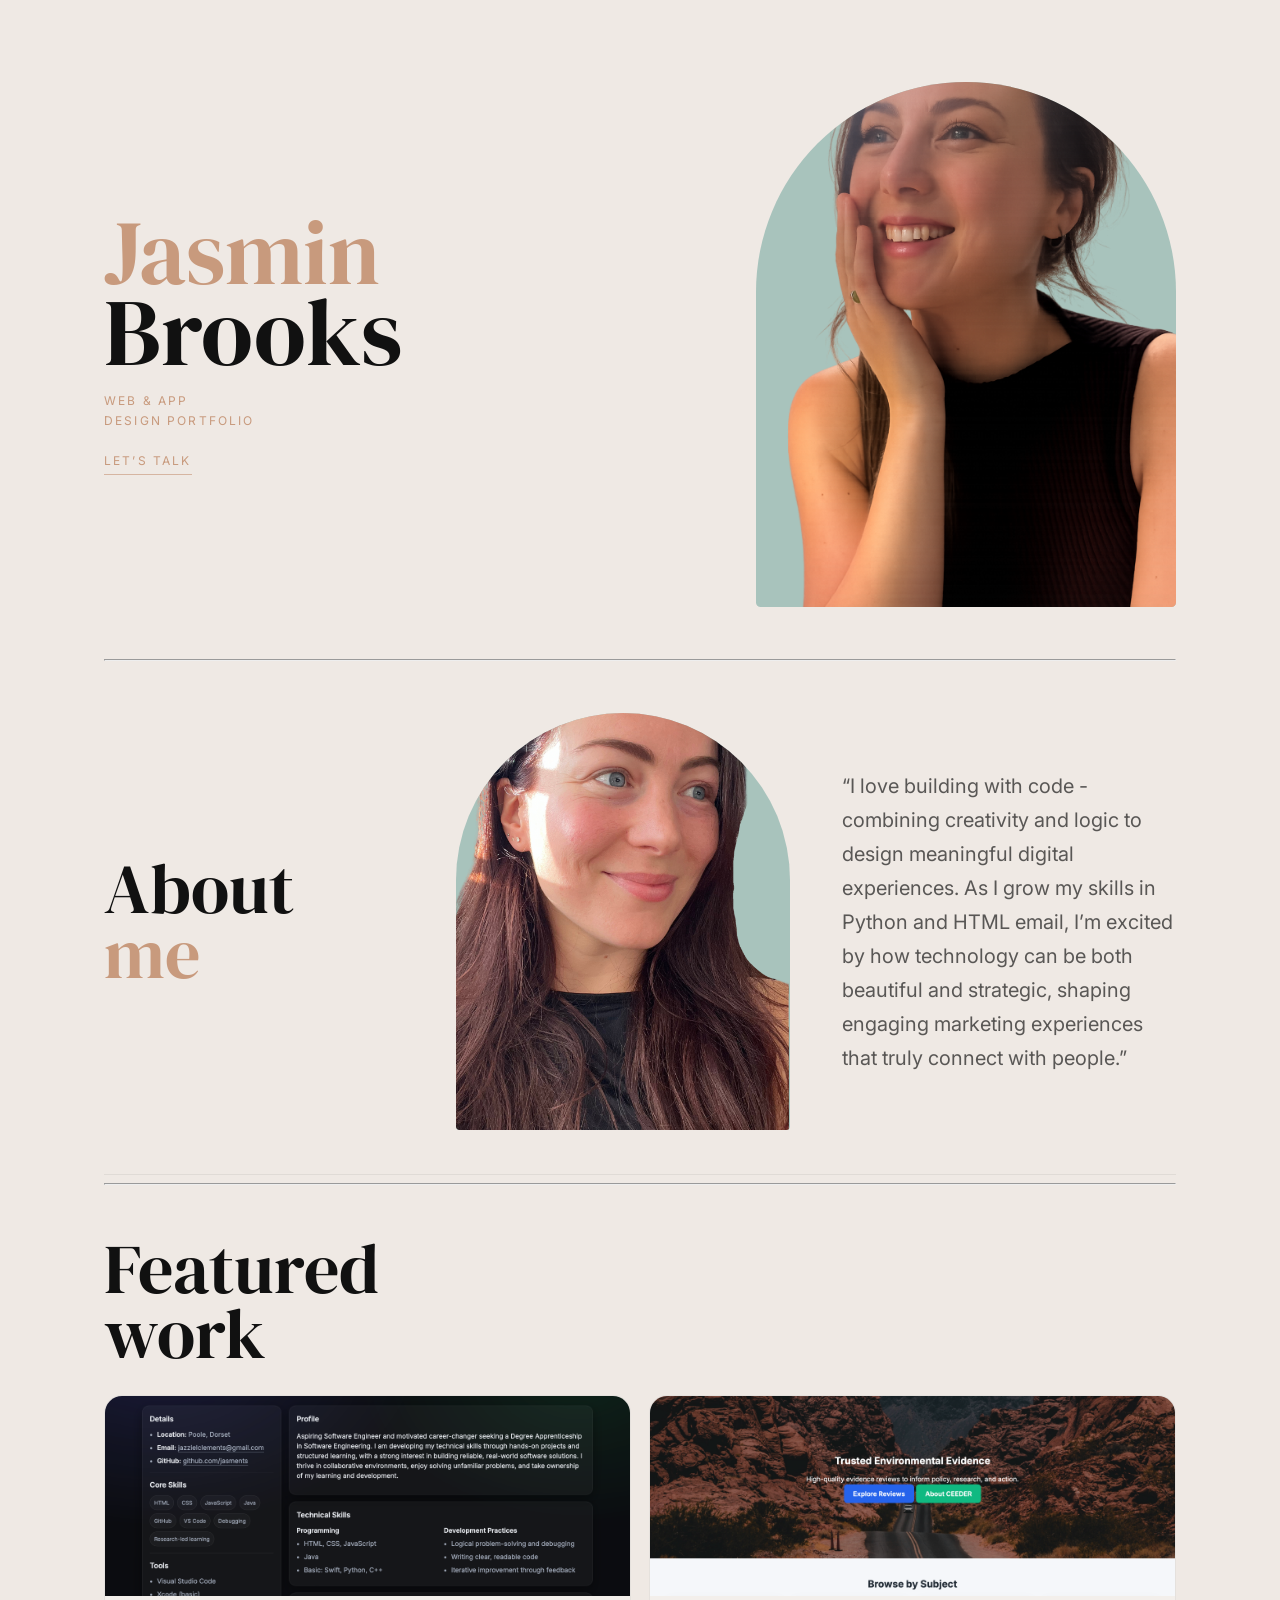
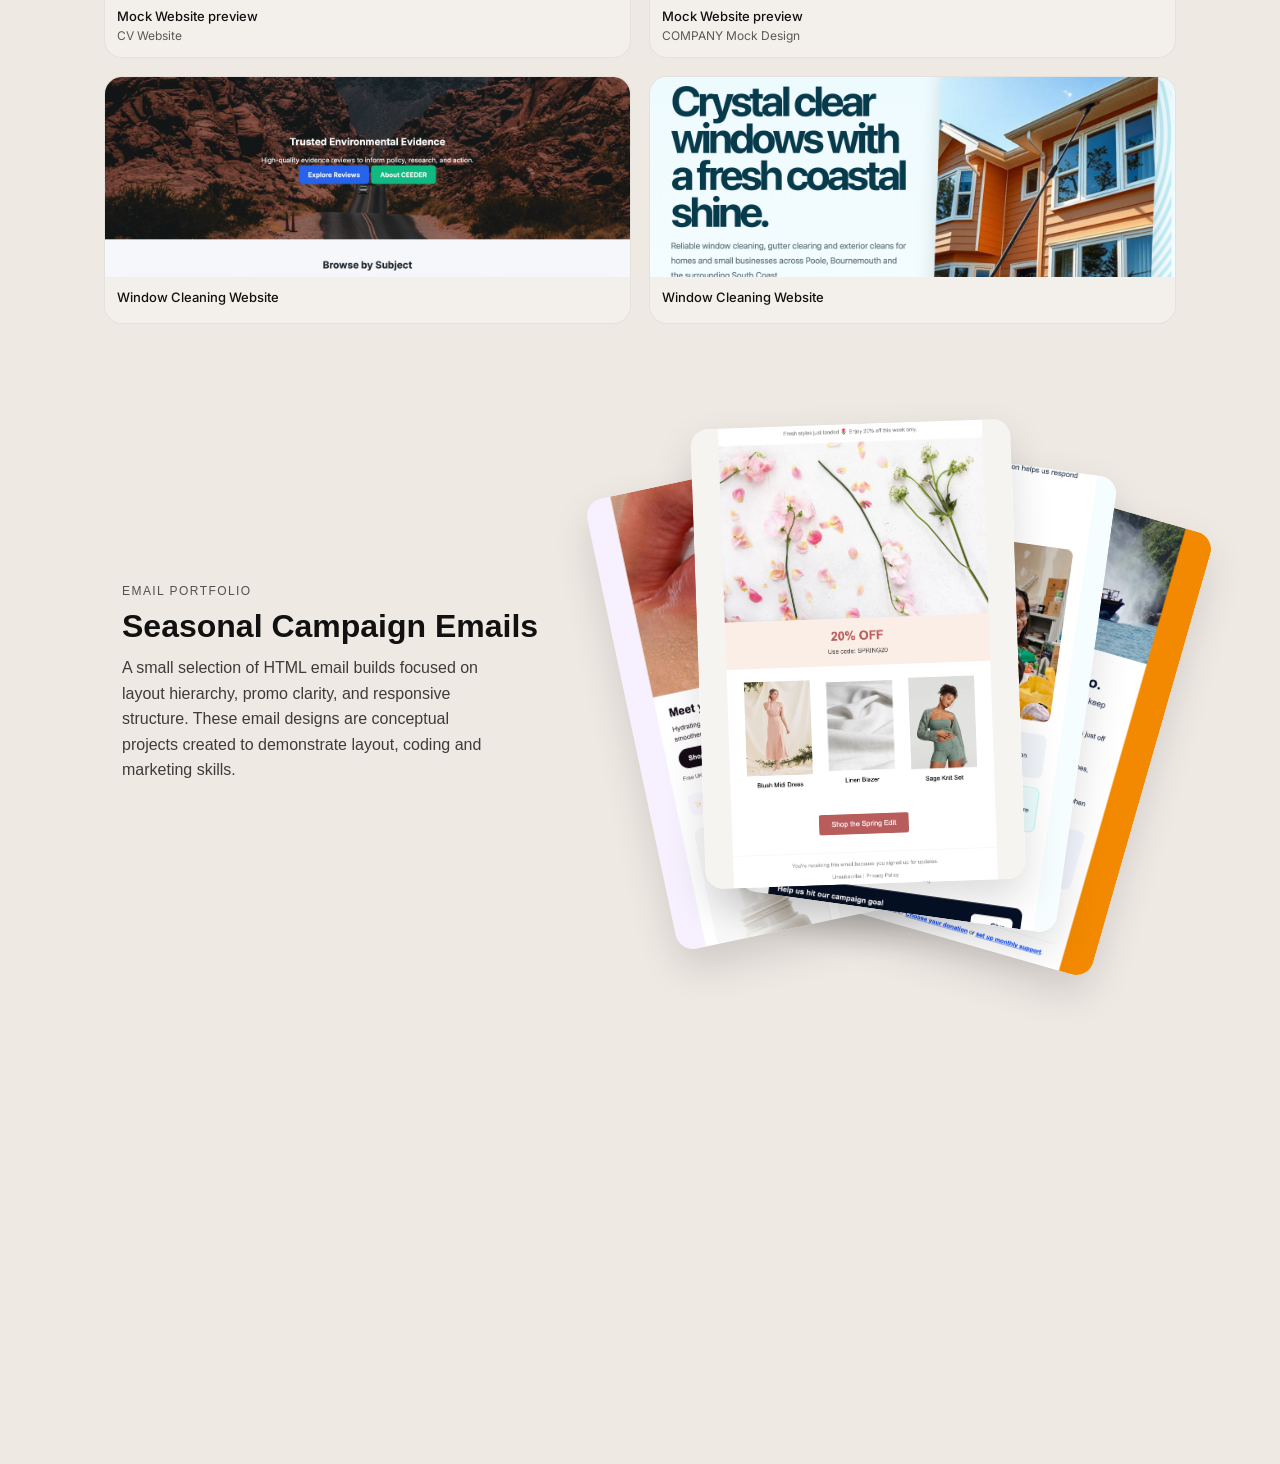
==== index.html @ 4014e3a1 "Update index.html" ====
<!DOCTYPE html>
<html lang="en">
<head>
  <meta charset="UTF-8" />
  <meta name="viewport" content="width=device-width, initial-scale=1.0" />
  <title>Jasmin Brooks | Web & App Design</title>

  <link rel="stylesheet" href="styles.css" />

  <!-- Fonts  -->
  <link rel="preconnect" href="https://fonts.googleapis.com">
  <link rel="preconnect" href="https://fonts.gstatic.com" crossorigin>
  <link href="https://fonts.googleapis.com/css2?family=DM+Serif+Display&family=Inter:wght@300;400;500&display=swap" rel="stylesheet">
</head>

<body>
  <main class="page">

    <!-- HERO -->
    <section class="section hero" id="top">
      <div class="hero__left">
        <h1 class="brand">
          <span class="brand__first">Jasmin</span>
          <span class="brand__last">Brooks</span>
        </h1>

        <p class="role">WEB &amp; APP<br>DESIGN PORTFOLIO</p>

        <a class="cta" href="#contact" data-scroll>LET’S TALK</a>
      </div>

      <div class="hero__right">
        <div class="frame frame--arch">
          <img src="Jasmin.PNG" alt="Portrait photo" />
        </div>
      </div>
    </section>
         <hr class="section-divider">

    <!-- ABOUT -->
    <section class="section about" id="about">
      <div class="about__title">
        <h2 class="section-title">
          <span class="title--black">About</span><br>
          <span class="title--accent">me</span>
        </h2>
      </div>

      <div class="about__image">
        <div class="frame frame--arch">
          <img src="Jasmin2.PNG" alt="About portrait photo" />
        </div>
      </div>

      <div class="about__text">
        <p>
            “I love building with code - combining creativity and logic to design meaningful digital experiences. As I grow my skills in Python and HTML email, I’m excited by how technology can be both beautiful and strategic, shaping engaging marketing experiences that truly connect with people.”
 
        </p>
      </div>
    </section>
        <hr class="section-divider">
    <!-- FEATURED WORK -->
    <section class="section featured" id="work">
      <h2 class="section-title">
        <span class="title--black">Featured</span><br>
        <span class="title--black">work</span>
      </h2>

      <div class="work-grid">
       <a class="work-card" href="https://jasments.github.io/Jasmins-CV-new/" target="_blank" rel="noopener">

          <div class="work-card__img">
            <img src="Jasmincv.png" alt="Mock Website preview">
          </div>
          <div class="work-card__meta">
            <div>
              <h3>Mock Website preview</h3>
              <p>CV Website</p>
            </div>
          </div>
        </a>

        <a class="work-card" href=" https://jasments.github.io/ceedar-website-mock/">
          <div class="work-card__img">
            <img src="ceeder_mock.png" alt="Project 2 preview">
          </div>
          <div class="work-card__meta">
            <div>
              <h3>Mock Website preview</h3>
              <p>COMPANY Mock Design</p>
            </div>
          </div>
        </a>
        <a class="work-card" href="*">
          <div class="work-card__img">
            <img src="ceeder_mock.png" alt="Project 2 preview">
          </div>
          <div class="work-card__meta">
            <div>
              <h3>Window Cleaning Website</h3>              
            </div>
          </div>
        </a>
        <a class="work-card" href="https://jasments.github.io/Windowcleaning/">
          <div class="work-card__img">
            <img src="windowcleaning copy.png" alt="Project 2 preview">
          </div>
          <div class="work-card__meta">    
            <div>
              <h3>Window Cleaning Website</h3>
            </div>
          </div>
        </a>
      </div>

<section class="stacked-portfolio">
  <div class="stacked-portfolio__text">
    <p class="eyebrow">Email Portfolio</p>
    <h2>Seasonal Campaign Emails</h2>
    <p class="sub">
      A small selection of HTML email builds focused on layout hierarchy, promo clarity, and responsive structure. These email designs are conceptual projects created to demonstrate layout, coding and marketing skills.
    </p>
  </div>

<div class="email-tiles">
  <button class="tile t1" data-full="email.png" aria-label="Open email preview 1">
    <img src="email.png" alt="Email preview 1">
  </button>

  <button class="tile t2" data-full="springemail.png" aria-label="Open email preview 2">
    <img src="springemail.png" alt="Email preview 2">
  </button>

  <button class="tile t3" data-full="charityemail.png" aria-label="Open email preview 3">
    <img src="charityemail.png" alt="Email preview 3">
  </button>

  <button class="tile t4" data-full="charityboat.png" aria-label="Open email preview 4">
    <img src="charityboat.png" alt="Email preview 4">
  </button>
</div>
</section>


<!-- Modal -->
<div class="modal" id="imgModal" aria-hidden="true">
  <div class="modal__backdrop" data-close></div>

  <div class="modal__panel" role="dialog" aria-modal="true" aria-label="Email preview">
    <button class="modal__close" data-close aria-label="Close">✕</button>
    <img class="modal__img" id="modalImg" alt="Full email preview">
  </div>
</div>

    </section>

    <!-- CONTACT -->
    <section class="section contact" id="contact">
      <h2 class="section-title">
        <span class="title--black">Get</span><br>
        <span class="title--accent">in touch</span>
      </h2>

      <p class="contact-line">
        Email: <a href="mailto:brookswebsitedeveloper@gmail.com">brookswebsitedeveloper@gmail.com</a>
      </p>
    </section>

  </main>

  <script src="app.js"></script>

</body>
</html>
---- styles.css ----
/* ===== Base ===== */
:root{
  --bg: #efe9e4;
  --accent: #c89a7d;
  --text: #111;
  --muted: rgba(17,17,17,.68);
  --line: rgba(0,0,0,.06);
  --max: 1120px;
  --gap: 52px;
  --round: 22px;
  --arch: 999px;
}

*{ box-sizing: border-box; }

body{
  margin: 0;
  background: var(--bg);
  color: var(--text);
  font-family: Inter, system-ui, -apple-system, Segoe UI, Roboto, Arial, sans-serif;
}

a{ color: inherit; text-decoration: none; }

.page{
  max-width: var(--max);
  margin: 0 auto;
  padding: 64px 24px 120px;
}
.stacked-portfolio{
  max-width: 1100px;
  margin: 80px auto;
  padding: 0 18px;
  display: grid;
  grid-template-columns: 1fr 1.2fr;
  gap: 28px;
  align-items: center;
  font-family: Arial, sans-serif;
}

.stacked-portfolio__text .eyebrow{
  letter-spacing: .12em;
  text-transform: uppercase;
  font-size: 12px;
  margin: 0 0 10px;
  opacity: .7;
}

.stacked-portfolio__text h2{
  margin: 0 0 10px;
  font-size: 32px;
}

.stacked-portfolio__text .sub{
  margin: 0;
  line-height: 1.6;
  opacity: .8;
  max-width: 42ch;
}

/* The stack area */
.stacked-portfolio__stack{
  position: relative;
  min-height: 420px;
}

/* shared image styling */
.shot{
  position: absolute;
  width: 52%;
  height: auto;
  border-radius: 14px;
  border: 1px solid rgba(0,0,0,.08);
  box-shadow: 0 18px 45px rgba(0,0,0,.12);
  background: #fff;
}


.shot--1{ left: 0;    top: 40px;  transform: rotate(-4deg); z-index: 1; }
.shot--2{ left: 22%;  top: 0;     transform: rotate(2deg);  z-index: 3; }
.shot--3{ left: 42%;  top: 90px;  transform: rotate(-2deg); z-index: 2; }
.shot--4{ left: 18%;  top: 190px; transform: rotate(5deg);  z-index: 4; }

/* Mobile */
@media (max-width: 900px){
  .stacked-portfolio{
    grid-template-columns: 1fr;
  }
  .stacked-portfolio__stack{
    min-height: 520px;
  }
  .shot{
    width: 70%;
  }
  .shot--1{ left: 0;   top: 70px; }
  .shot--2{ left: 18%; top: 0; }
  .shot--3{ left: 10%; top: 220px; }
  .shot--4{ left: 28%; top: 320px; }
}


.section{
  padding: 44px 0;
  border-bottom: 1px solid var(--line);
}

/* ===== Typography ===== */
.brand{
  margin: 0 0 18px;
  font-family: "DM Serif Display", Georgia, serif;
  font-weight: 400;
  line-height: .86;
}

.brand__first{
  display: block;
  font-size: clamp(56px, 7vw, 96px);
  color: var(--accent);
}

.brand__last{
  display: block;
  font-size: clamp(60px, 7.4vw, 104px);
  color: var(--text);
}

.role{
  margin: 0 0 18px;
  font-size: 12px;
  letter-spacing: .18em;
  text-transform: uppercase;
  line-height: 1.65;
  color: var(--accent);
}

.cta{
  display: inline-block;
  font-size: 12px;
  letter-spacing: .18em;
  text-transform: uppercase;
  color: var(--accent);
  border-bottom: 1px solid rgba(200,154,125,.65);
  padding-bottom: 6px;
}

.cta:hover{
  border-bottom-color: rgba(200,154,125,1);
}

.section-title{
  margin: 0;
  font-family: "DM Serif Display", Georgia, serif;
  font-weight: 400;
  font-size: clamp(44px, 5.5vw, 86px);
  line-height: .92;
}

.title--black{ color: var(--text); }
.title--accent{ color: var(--accent); }

/* ===== Frames ===== */
.frame{
  overflow: hidden;
  background: RGB(168,195,188);
}

.frame img{
  width: 100%;
  height: 100%;
  display: block;
  object-fit: cover;
}

.frame--arch{
  border-top-left-radius: var(--arch);
  border-top-right-radius: var(--arch);
  border-bottom-left-radius: var(--round);
  border-bottom-right-radius: var(--round);
}

/* ===== HERO ===== */
.hero{
  border-bottom: none;
  display: grid;
  grid-template-columns: 1.1fr .9fr;
  gap: var(--gap);
  align-items: center;
  padding-top: 18px;
}

.hero__right .frame{
  width: min(420px, 100%);
  margin-left: auto;
  aspect-ratio: 4 / 5;
}

/* ===== ABOUT ===== */
.about{
  display: grid;
  grid-template-columns: .9fr 1fr 1fr;
  gap: var(--gap);
  align-items: center;
}

.about__image .frame{
  width: min(360px, 100%);
  margin: 0 auto;
  aspect-ratio: 4 / 5;
}

.about__text p{
  margin: 0;
  max-width: 340px;
  color: var(--muted);
  font-size: 20px;
  line-height: 1.7;
}

/* ===== FEATURED WORK ===== */
.featured{
  border-bottom: none;
}

.work-grid{
  margin-top: 28px;
  display: grid;
  grid-template-columns: repeat(2, 1fr);
  gap: 18px;
}

.work-card{
  display: block;
  border-radius: 18px;
  overflow: hidden;
  border: 1px solid var(--line);
  background: rgba(255,255,255,.28);
  transition: transform 200ms ease, box-shadow 200ms ease;
}

.work-card:hover{
  transform: translateY(-3px);
  box-shadow: 0 10px 30px rgba(0,0,0,.08);
}

.work-card__img{
  height: 200px;
  overflow: hidden;
}

.work-card__img img{
  width: 100%;
  height: 100%;
  object-fit: cover;
}

.work-card__meta{
  display: flex;
  gap: 12px;
  align-items: flex-start;
  padding: 12px 12px 14px;
}

.work-card__num{
  font-size: 12px;
  letter-spacing: .08em;
  color: var(--muted);
}

.work-card__meta h3{
  margin: 0 0 4px;
  font-size: 13px;
  font-weight: 500;
}

.work-card__meta p{
  margin: 0;
  font-size: 12px;
  color: var(--muted);
}

.work-card--wide{
  grid-column: 1 / -1;
}

.work-card--wide .work-card__img{
  height: 240px;
}

/* ===== CONTACT ===== */
.contact-line{
  margin: 18px 0 0;
  color: var(--muted);
}

.contact-line a{
  text-decoration: underline;
  text-underline-offset: 4px;
}

/* =========================
   MOBILE 
   ========================= */
@media (max-width: 768px){

  .page{
    padding: 34px 18px 90px;
  }

  /* HERO stacks + centered */
  .hero{
    grid-template-columns: 1fr;
    gap: 22px;
    text-align: center;
  }

  .hero__right .frame{
    margin: 0 auto;
    max-width: 330px;
  }

  /* ABOUT */
  .about{
    grid-template-columns: 1fr;
    gap: 22px;
    align-items: start;
  }

  .about__title{
    text-align: left;
  }

  .about__image .frame{
    max-width: 330px;
  }

  .about__text p{
    max-width: 100%;
  }

  /* Featured */
  .work-grid{
    grid-template-columns: 1fr;
    gap: 22px;
  }

  .work-card__img{
    height: 230px;
  }

  .work-card--wide .work-card__img{
    height: 230px;
  }

  .section-title{
    font-size: clamp(40px, 11vw, 56px);
  }
}

/* Card hover movement */
.stack-card {
  position: relative;
  transition: transform 220ms ease, box-shadow 220ms ease;
  will-change: transform;
}

.stack-card:hover {
  transform: translateY(-10px) rotate(-0.5deg) scale(1.02);
  box-shadow: 0 18px 40px rgba(0,0,0,0.12);
}

/* stacked layers animate */
.stack-card .stack-layer {
  transition: transform 220ms ease, opacity 220ms ease;
}

/* Fan the layers out on hover */
.stack-card:hover .stack-layer:nth-child(1) { transform: translate(10px, -10px); }
.stack-card:hover .stack-layer:nth-child(2) { transform: translate(6px, -6px); }
.stack-card:hover .stack-layer:nth-child(3) { transform: translate(2px, -2px); }
boatcharity.png

.email-tiles{
  position: relative;
  width: min(560px, 92vw);
  height: 560px;
  margin-left: auto;
  perspective: 900px;
}

.tile{
  position: absolute;
  border: 0;
  background: transparent;
  padding: 0;
  cursor: pointer;

  width: 60vw;
  max-width: 320px;
  aspect-ratio: 320 / 460;

  border-radius: 18px;
  overflow: hidden;
  box-shadow: 0 18px 40px rgba(0,0,0,.14);

  transform-style: preserve-3d;
  transition: transform 240ms ease, box-shadow 240ms ease, filter 240ms ease;
}

.tile img{
  width: 100%;
  height: 100%;
  object-fit: cover;
  display: block;
}

/* Layout positions */
.t1{ right: 210px; top: 60px; transform: rotate(-12deg); z-index: 1; }
.t2{ right: 140px; top: 20px; transform: rotate(-2deg);  z-index: 3; }
.t3{ right: 70px;  top: 50px; transform: rotate(8deg);   z-index: 2; }
.t4{ right: 0px;   top: 80px; transform: rotate(16deg);  z-index: 0; }

/* Group hover */
.email-tiles:hover .t1{ transform: rotate(-12deg) translate(-6px, -4px); }
.email-tiles:hover .t2{ transform: rotate(-2deg)  translate(0px, -10px); }
.email-tiles:hover .t3{ transform: rotate(8deg)   translate(8px, -2px); }
.email-tiles:hover .t4{ transform: rotate(16deg)  translate(14px, 2px); }

/* Individual hover */
.tile:hover{
  transform: translateY(-12px) scale(1.03) rotate(0deg);
  box-shadow: 0 26px 80px rgba(0,0,0,.20);
  filter: saturate(1.03);
  z-index: 9; /* bring hovered tile to front */
}

/* Keyboard accessibility */
.tile:focus-visible{
  outline: 3px solid rgba(0,0,0,.35);
  outline-offset: 6px;
}

.modal{
  position: fixed;
  inset: 0;
  display: none;
  z-index: 9999;
}

.modal.is-open{ display: block; }

.modal__backdrop{
  position: absolute;
  inset: 0;
  background: rgba(0,0,0,.50);
}

.modal__panel{
  position: relative;
  width: min(1100px, 94vw);
  height: min(780px, 88vh);
  margin: 5vh auto 0;
  background: #fff;
  border-radius: 18px;
  overflow: hidden;
  box-shadow: 0 30px 120px rgba(0,0,0,.35);
  display: grid;
  place-items: center;
}

.modal__close{
  position: absolute;
  top: 12px;
  right: 12px;
  border: 0;
  width: 42px;
  height: 42px;
  border-radius: 12px;
  cursor: pointer;
  background: rgba(0,0,0,.08);
  z-index: 2;
}

.modal__img{
  width: 100%;
  height: 100%;
  object-fit: contain;
  background: #f6f6f6;
}
<script>
  const modal = document.getElementById('imgModal');
  const modalImg = document.getElementById('modalImg');

  function openModal(src){
    modal.classList.add('is-open');
    modal.setAttribute('aria-hidden', 'false');
    modalImg.src = src;
  }

  function closeModal(){
    modal.classList.remove('is-open');
    modal.setAttribute('aria-hidden', 'true');
    modalImg.src = '';
  }

  document.querySelectorAll('.email-tiles .tile').forEach(btn => {
    btn.addEventListener('click', () => openModal(btn.dataset.full));
  });

  modal.addEventListener('click', (e) => {
    if (e.target.matches('[data-close]')) closeModal();
  });

  document.addEventListener('keydown', (e) => {
    if (e.key === 'Escape' && modal.classList.contains('is-open')) closeModal();
  });
</script>
.email-hero{
  display: grid;
  grid-template-columns: 1fr 1fr;
  gap: 48px;
  align-items: center;
}

.email-tiles{
  position: relative;   /* ✅ this is the key */
  width: min(560px, 92vw);
  height: 560px;
  overflow: visible;    /* or hidden if you want clipping */
  margin-left: auto;
}
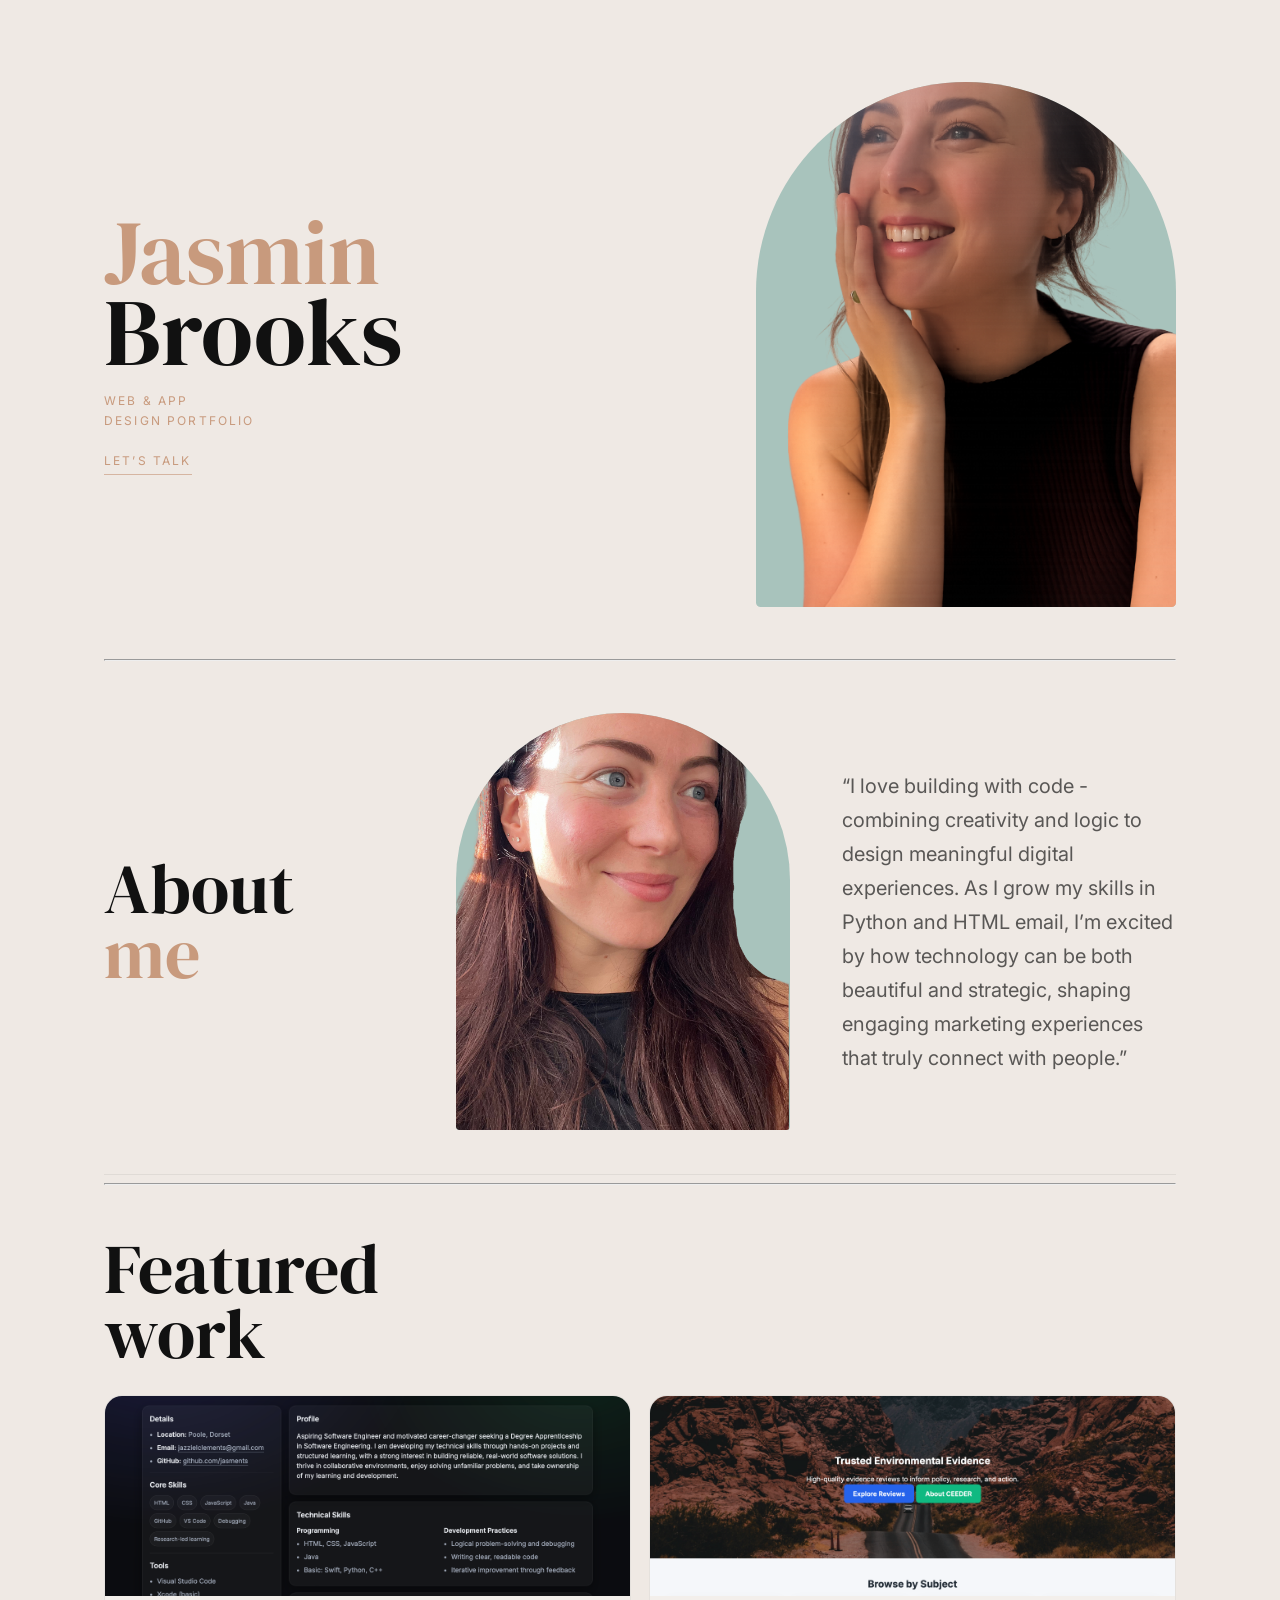
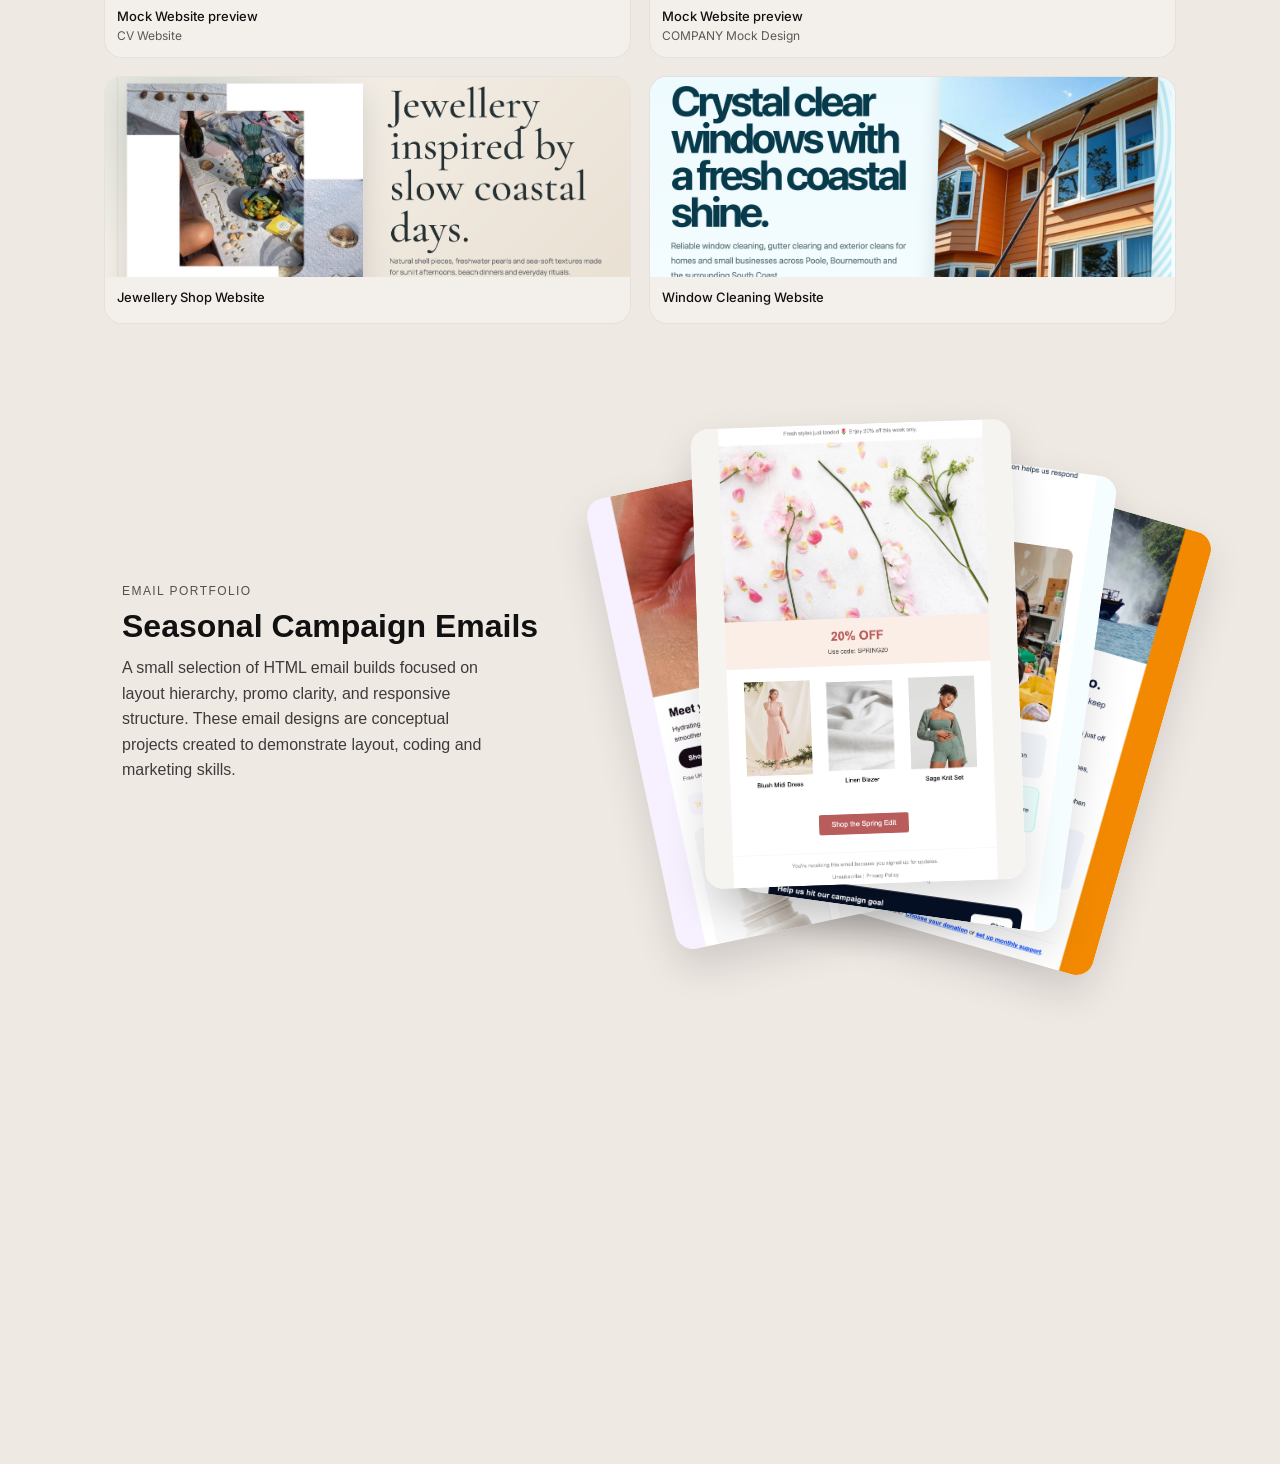
==== commit bb8ef525: "Update work card links and images in index.html" ====
--- a/index.html
+++ b/index.html
@@ -92,13 +92,13 @@
             </div>
           </div>
         </a>
-        <a class="work-card" href="*">
+        <a class="work-card" href="https://jasments.github.io/Tide-Shell/">
           <div class="work-card__img">
-            <img src="ceeder_mock.png" alt="Project 2 preview">
+            <img src="T&Swebsite.png" alt="Tide & Shell preview">
           </div>
           <div class="work-card__meta">
             <div>
-              <h3>Window Cleaning Website</h3>              
+              <h3>Jewellery Shop Website</h3>              
             </div>
           </div>
         </a>
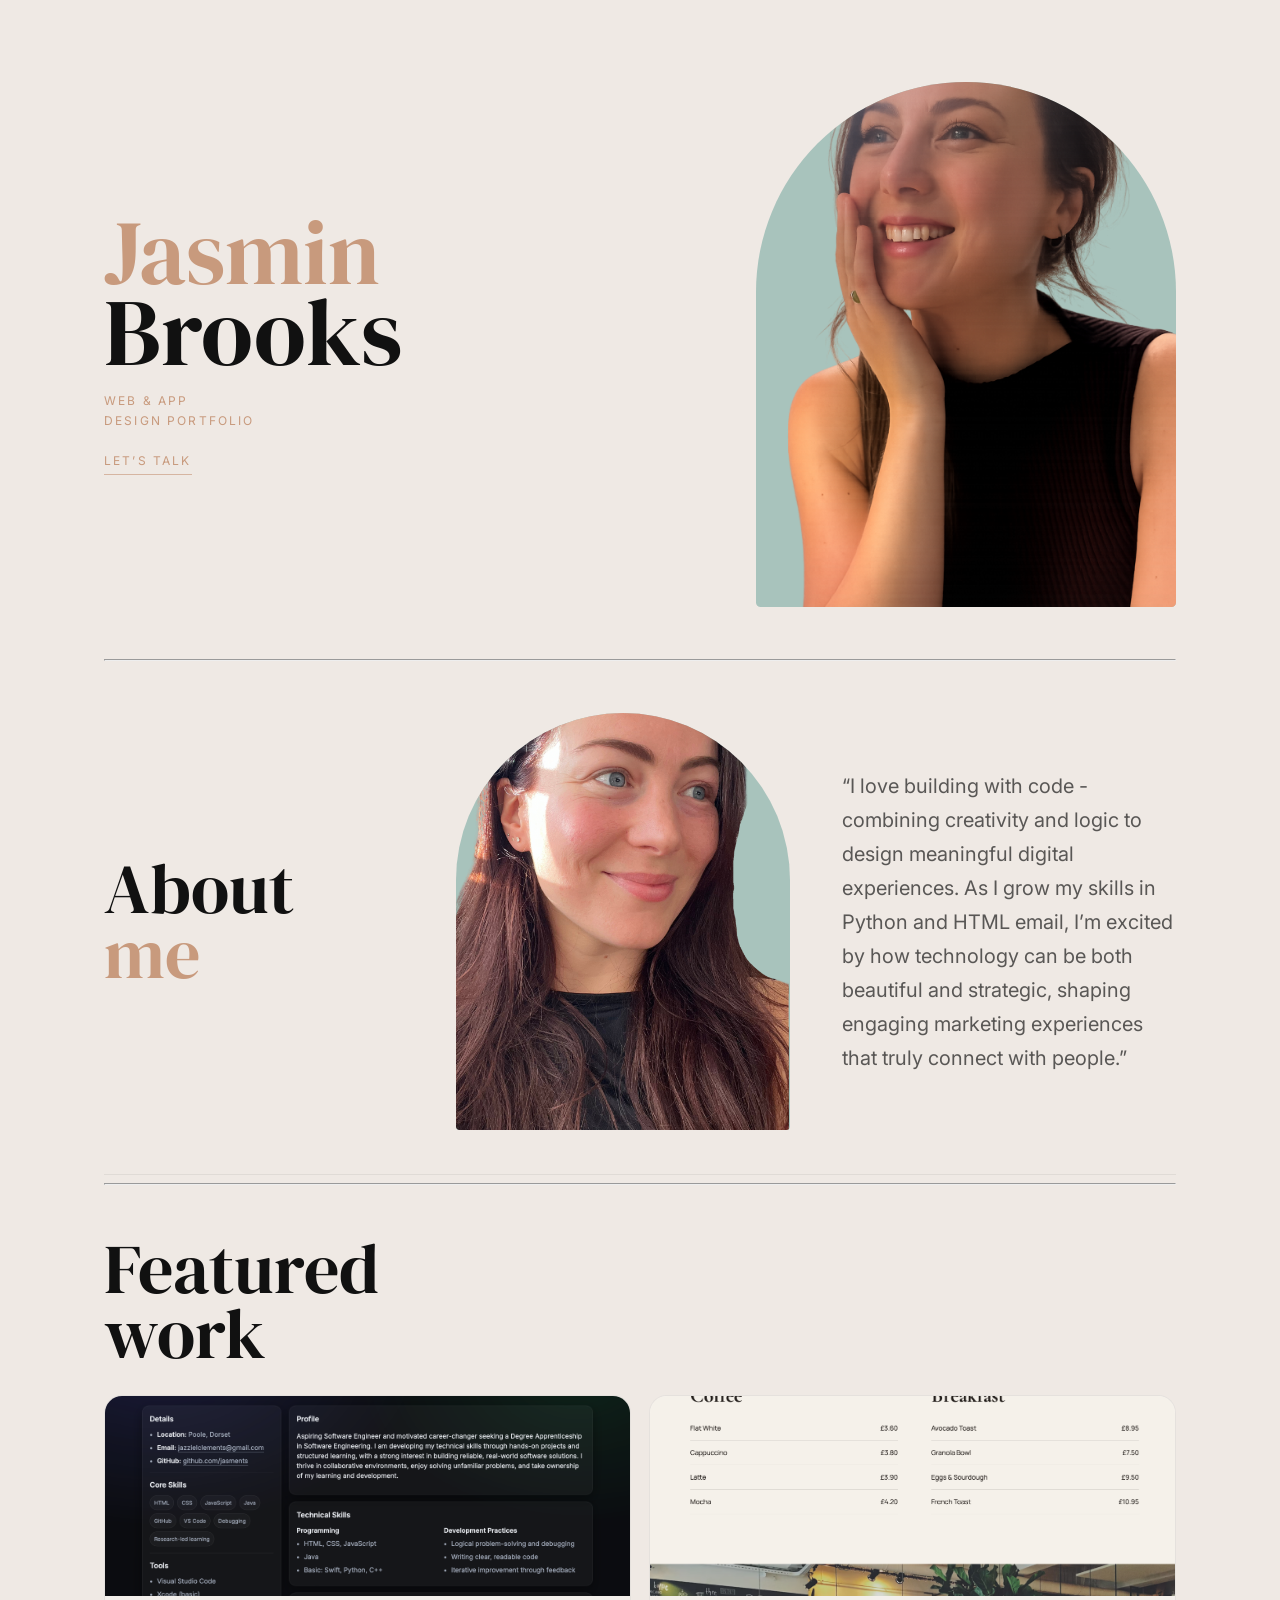
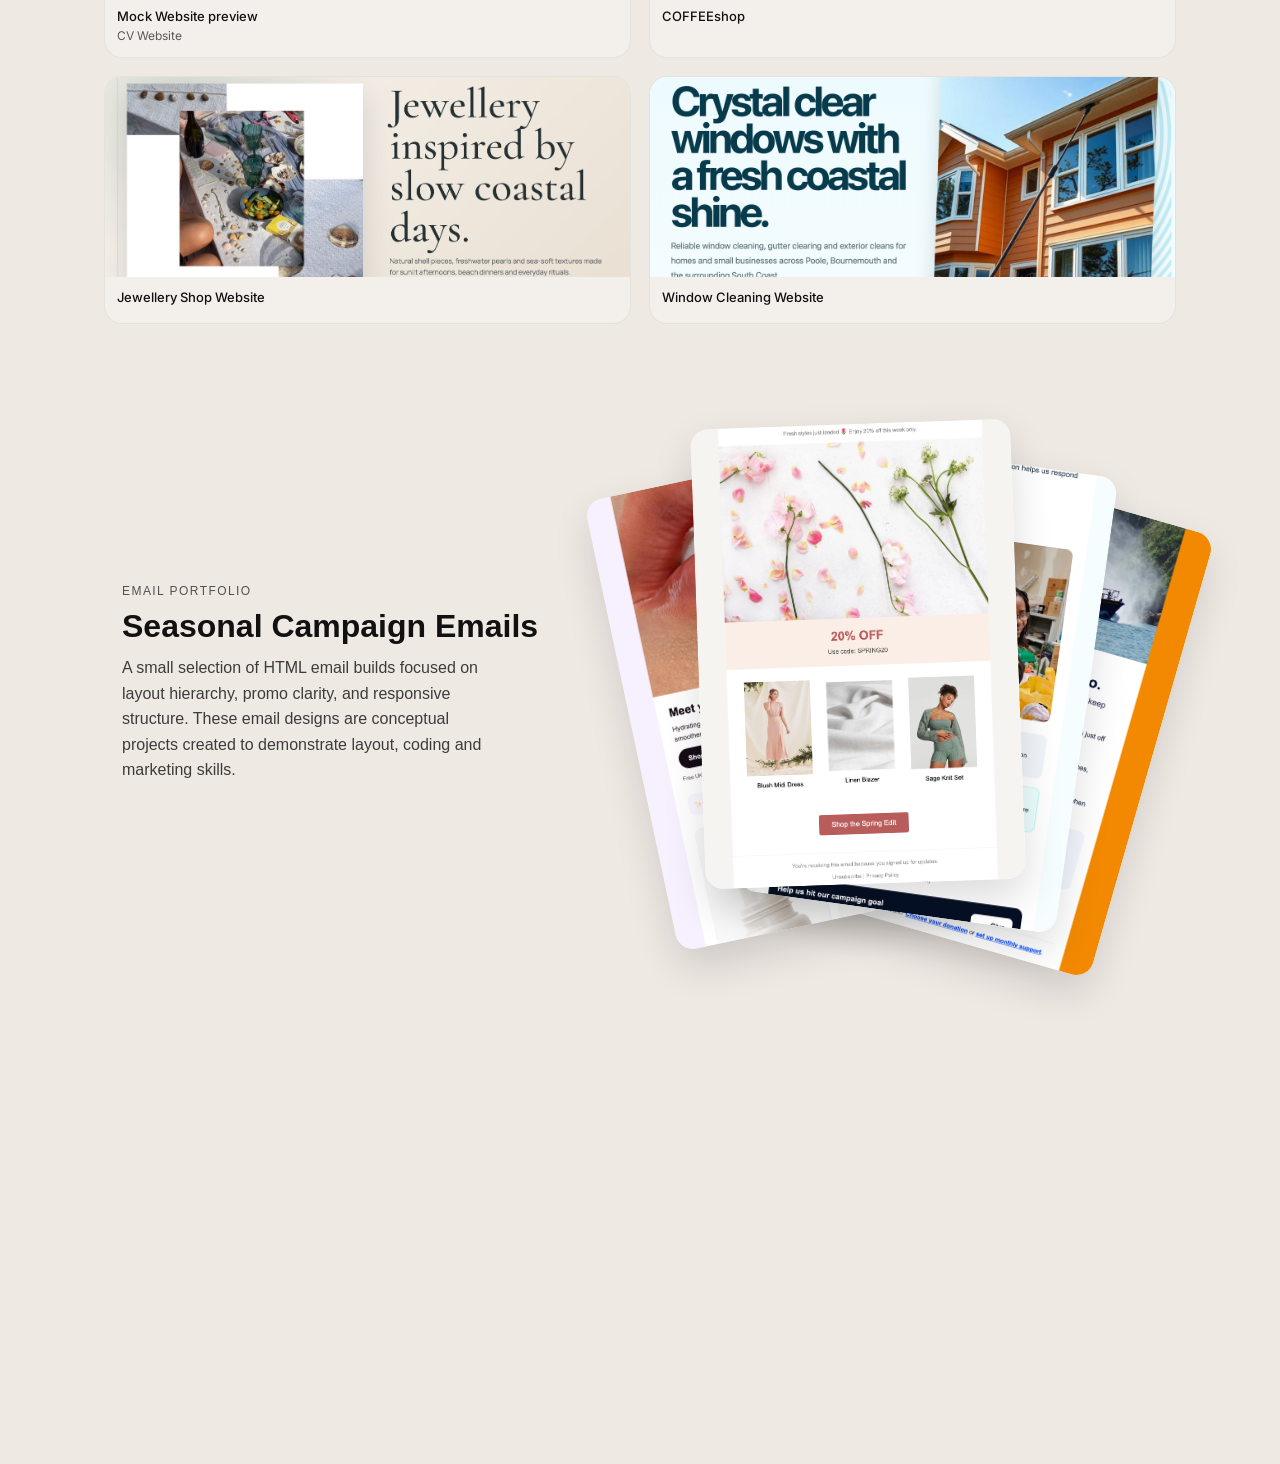
==== commit 87d50b83: "Update index.html" ====
--- a/index.html
+++ b/index.html
@@ -81,14 +81,13 @@
           </div>
         </a>
 
-        <a class="work-card" href=" https://jasments.github.io/ceedar-website-mock/">
+        <a class="work-card" href="https://jasments.github.io/COFFEEshop/">
           <div class="work-card__img">
-            <img src="ceeder_mock.png" alt="Project 2 preview">
+            <img src="COFFEEshop.png" alt="Project 2 preview">
           </div>
           <div class="work-card__meta">
             <div>
-              <h3>Mock Website preview</h3>
-              <p>COMPANY Mock Design</p>
+              <h3>COFFEEshop</h3>
             </div>
           </div>
         </a>
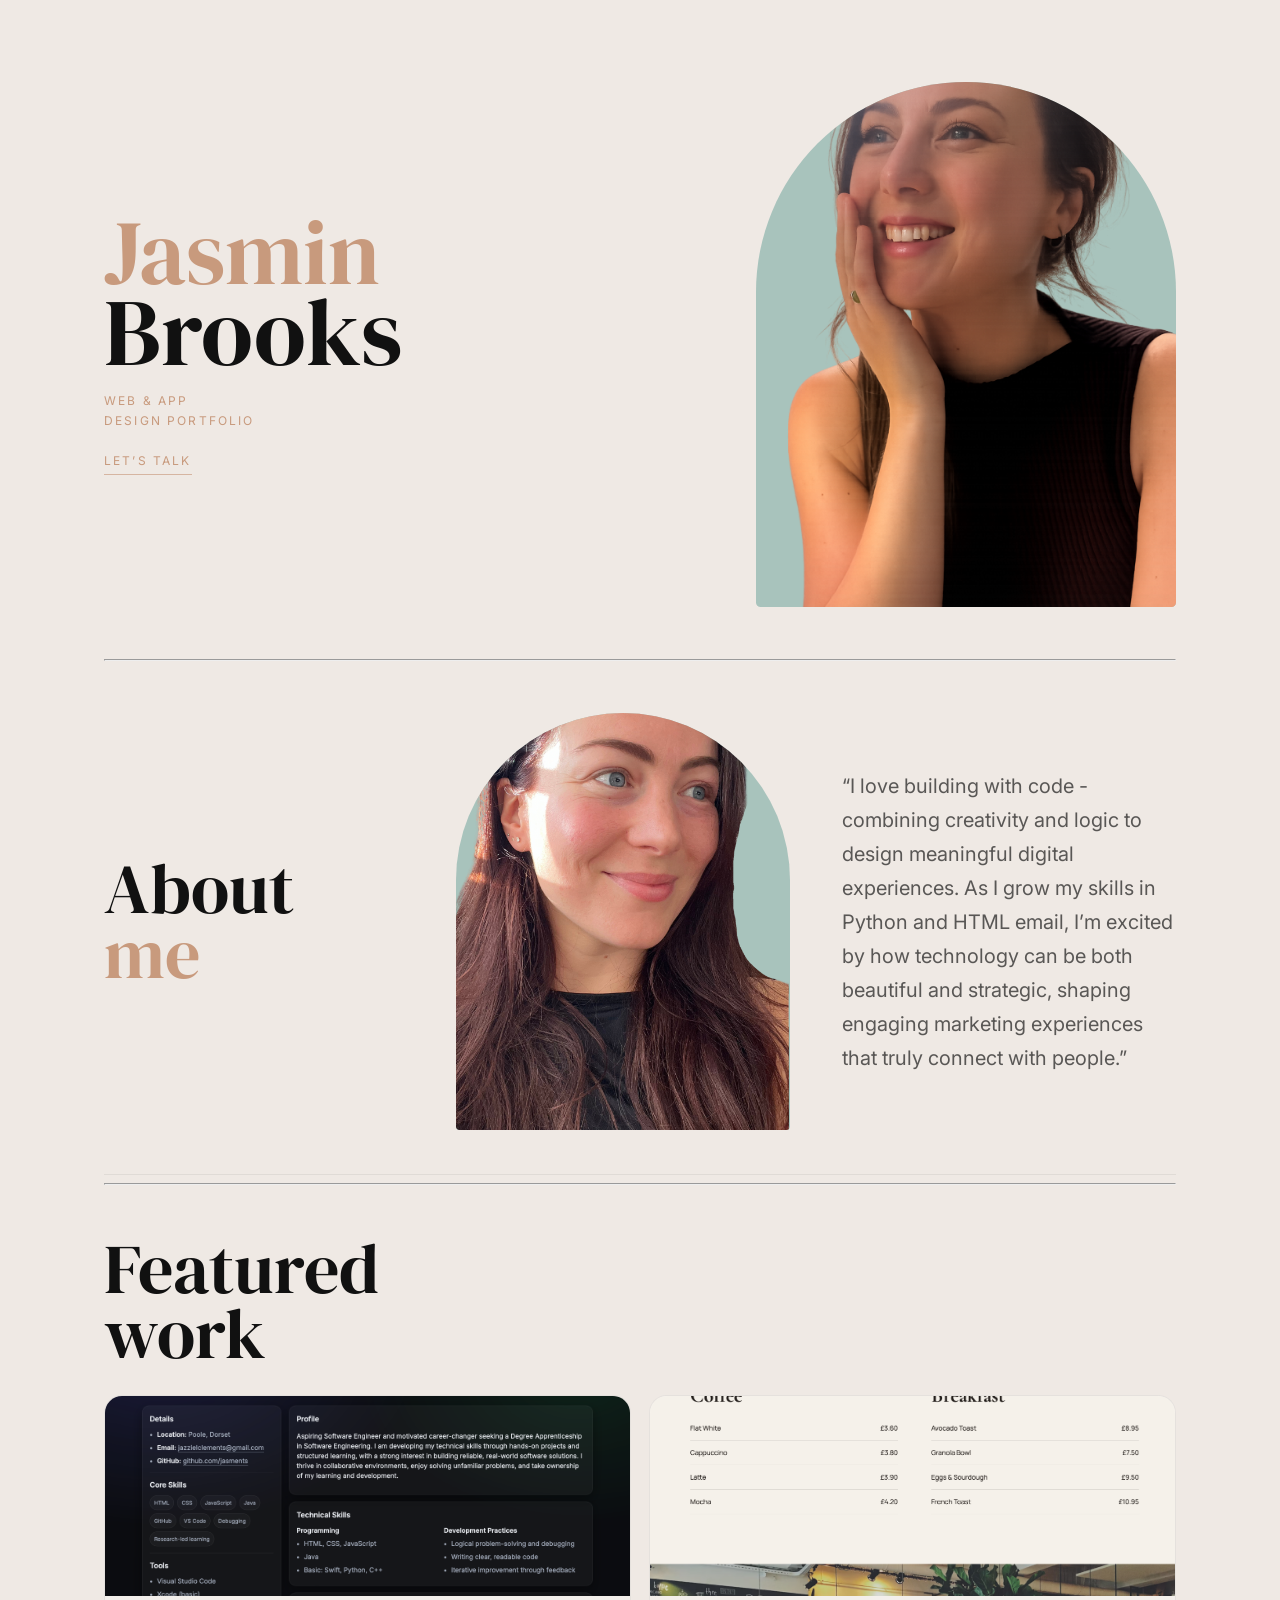
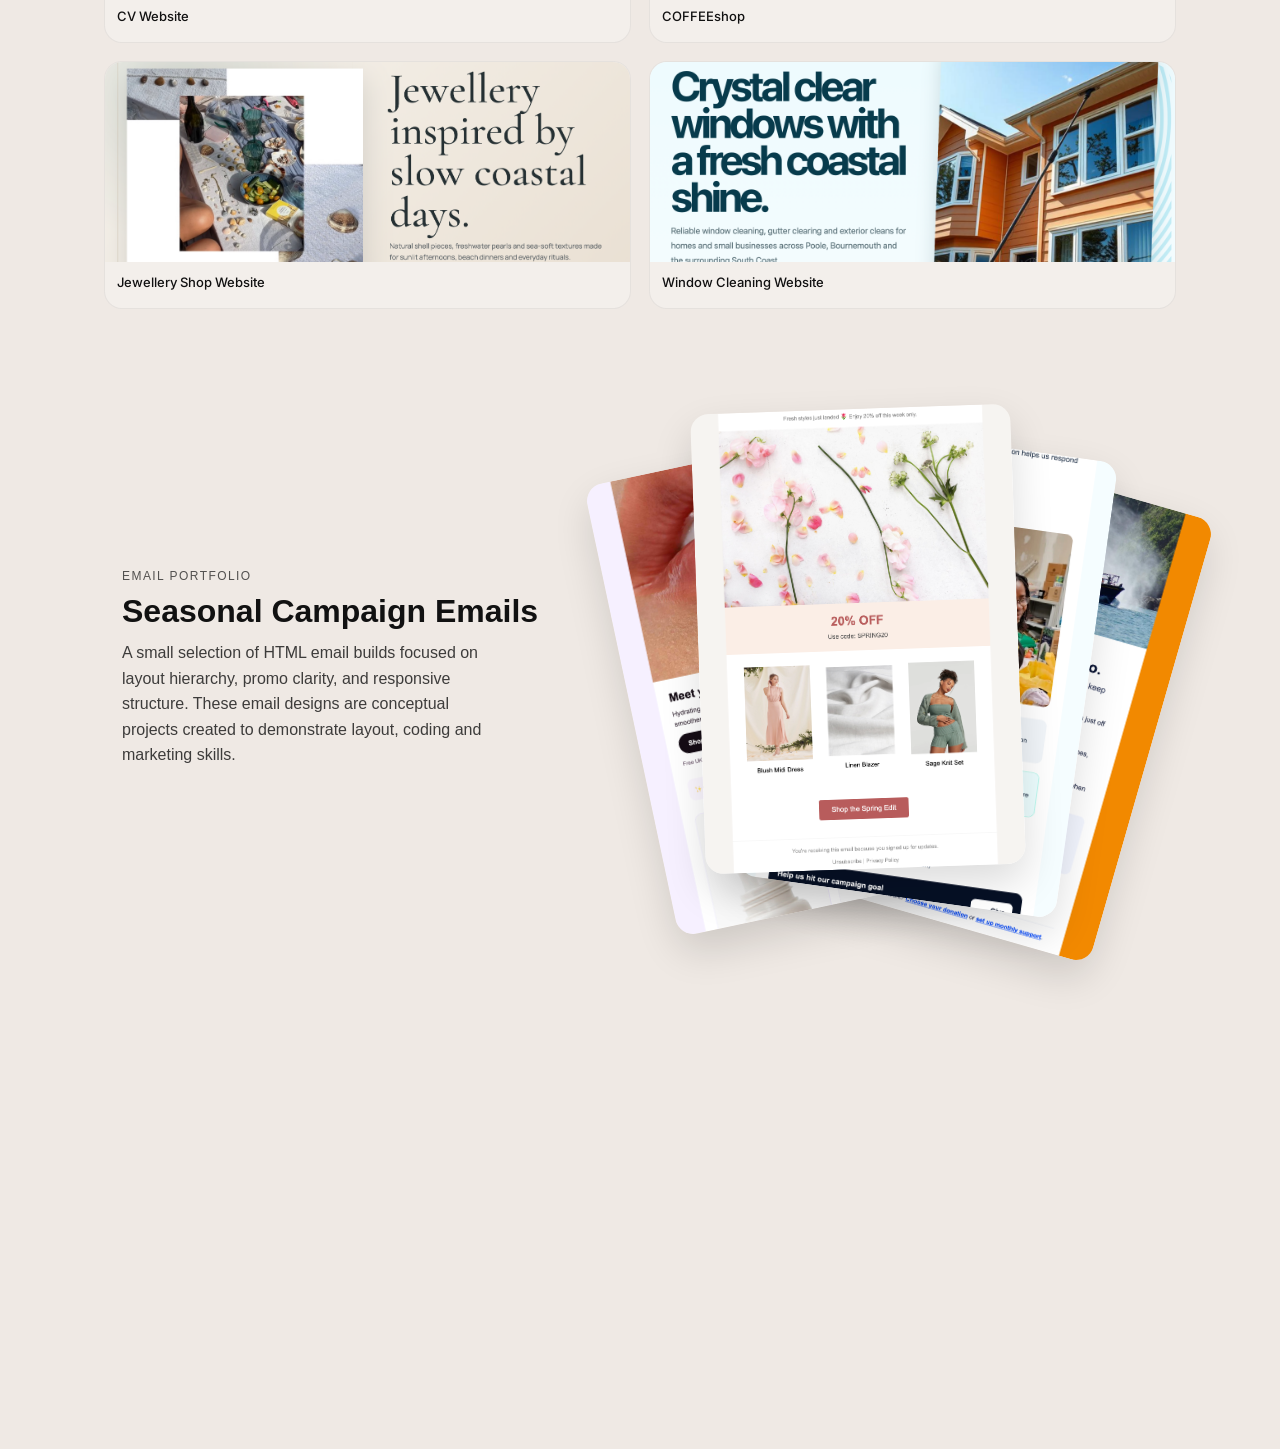
==== commit aea0f19a: "Update index.html" ====
--- a/index.html
+++ b/index.html
@@ -71,12 +71,11 @@
        <a class="work-card" href="https://jasments.github.io/Jasmins-CV-new/" target="_blank" rel="noopener">
 
           <div class="work-card__img">
-            <img src="Jasmincv.png" alt="Mock Website preview">
+            <img src="Jasmincv.png" alt="CV Website">
           </div>
           <div class="work-card__meta">
             <div>
-              <h3>Mock Website preview</h3>
-              <p>CV Website</p>
+              <h3>CV Website</h3>
             </div>
           </div>
         </a>
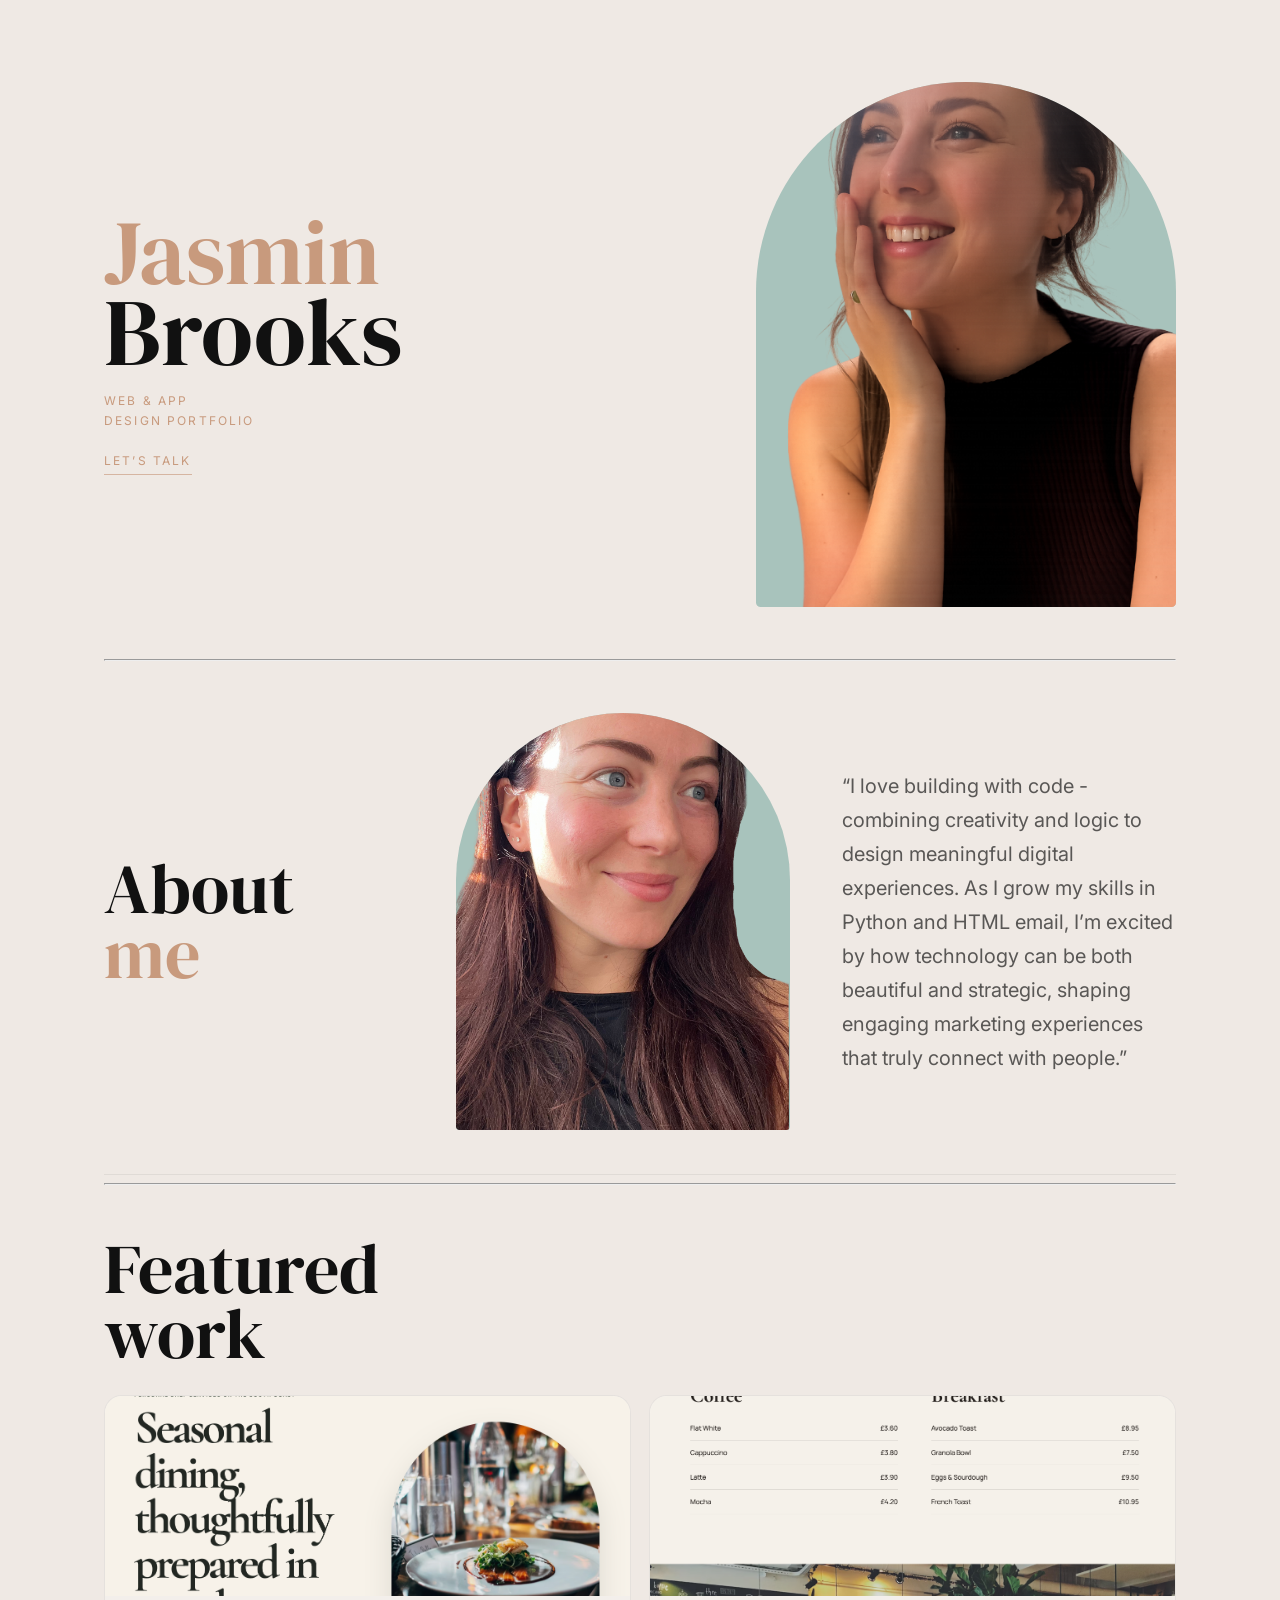
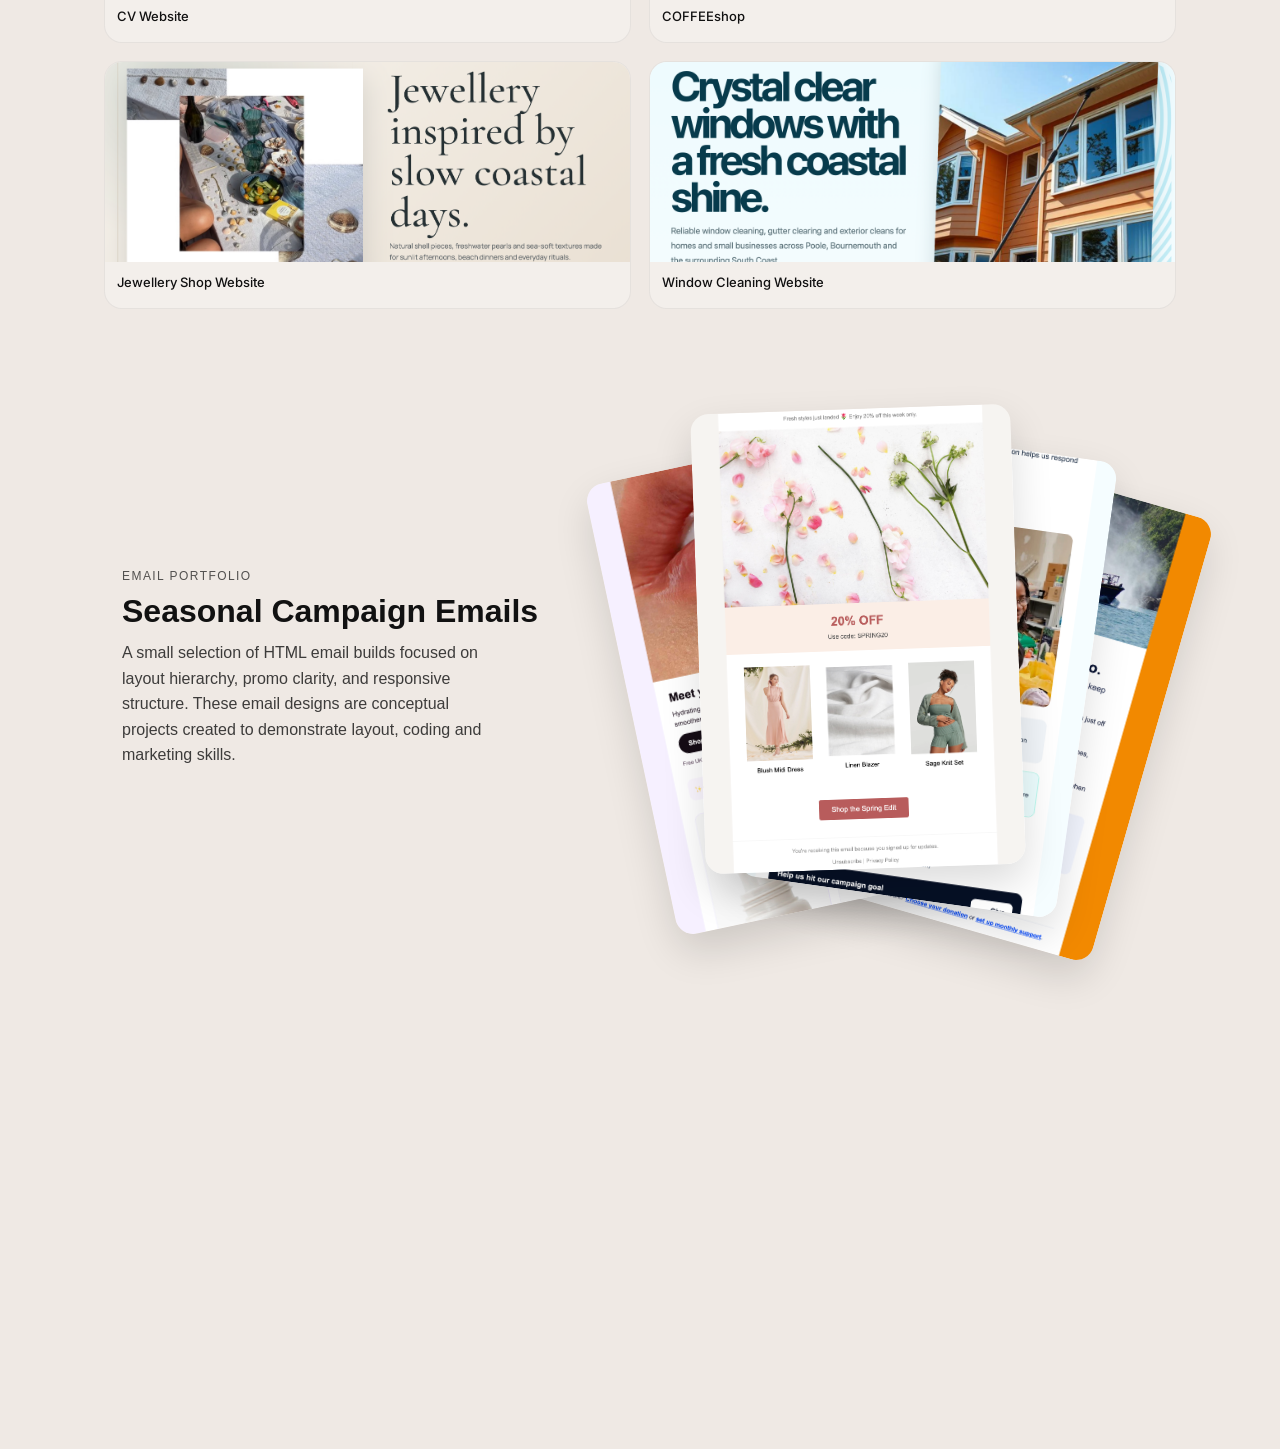
==== commit ac4d7b47: "Update index.html" ====
--- a/index.html
+++ b/index.html
@@ -71,7 +71,7 @@
        <a class="work-card" href="https://jasments.github.io/Jasmins-CV-new/" target="_blank" rel="noopener">
 
           <div class="work-card__img">
-            <img src="Jasmincv.png" alt="CV Website">
+            <img src="privetchef.png" alt="Private Chef">
           </div>
           <div class="work-card__meta">
             <div>
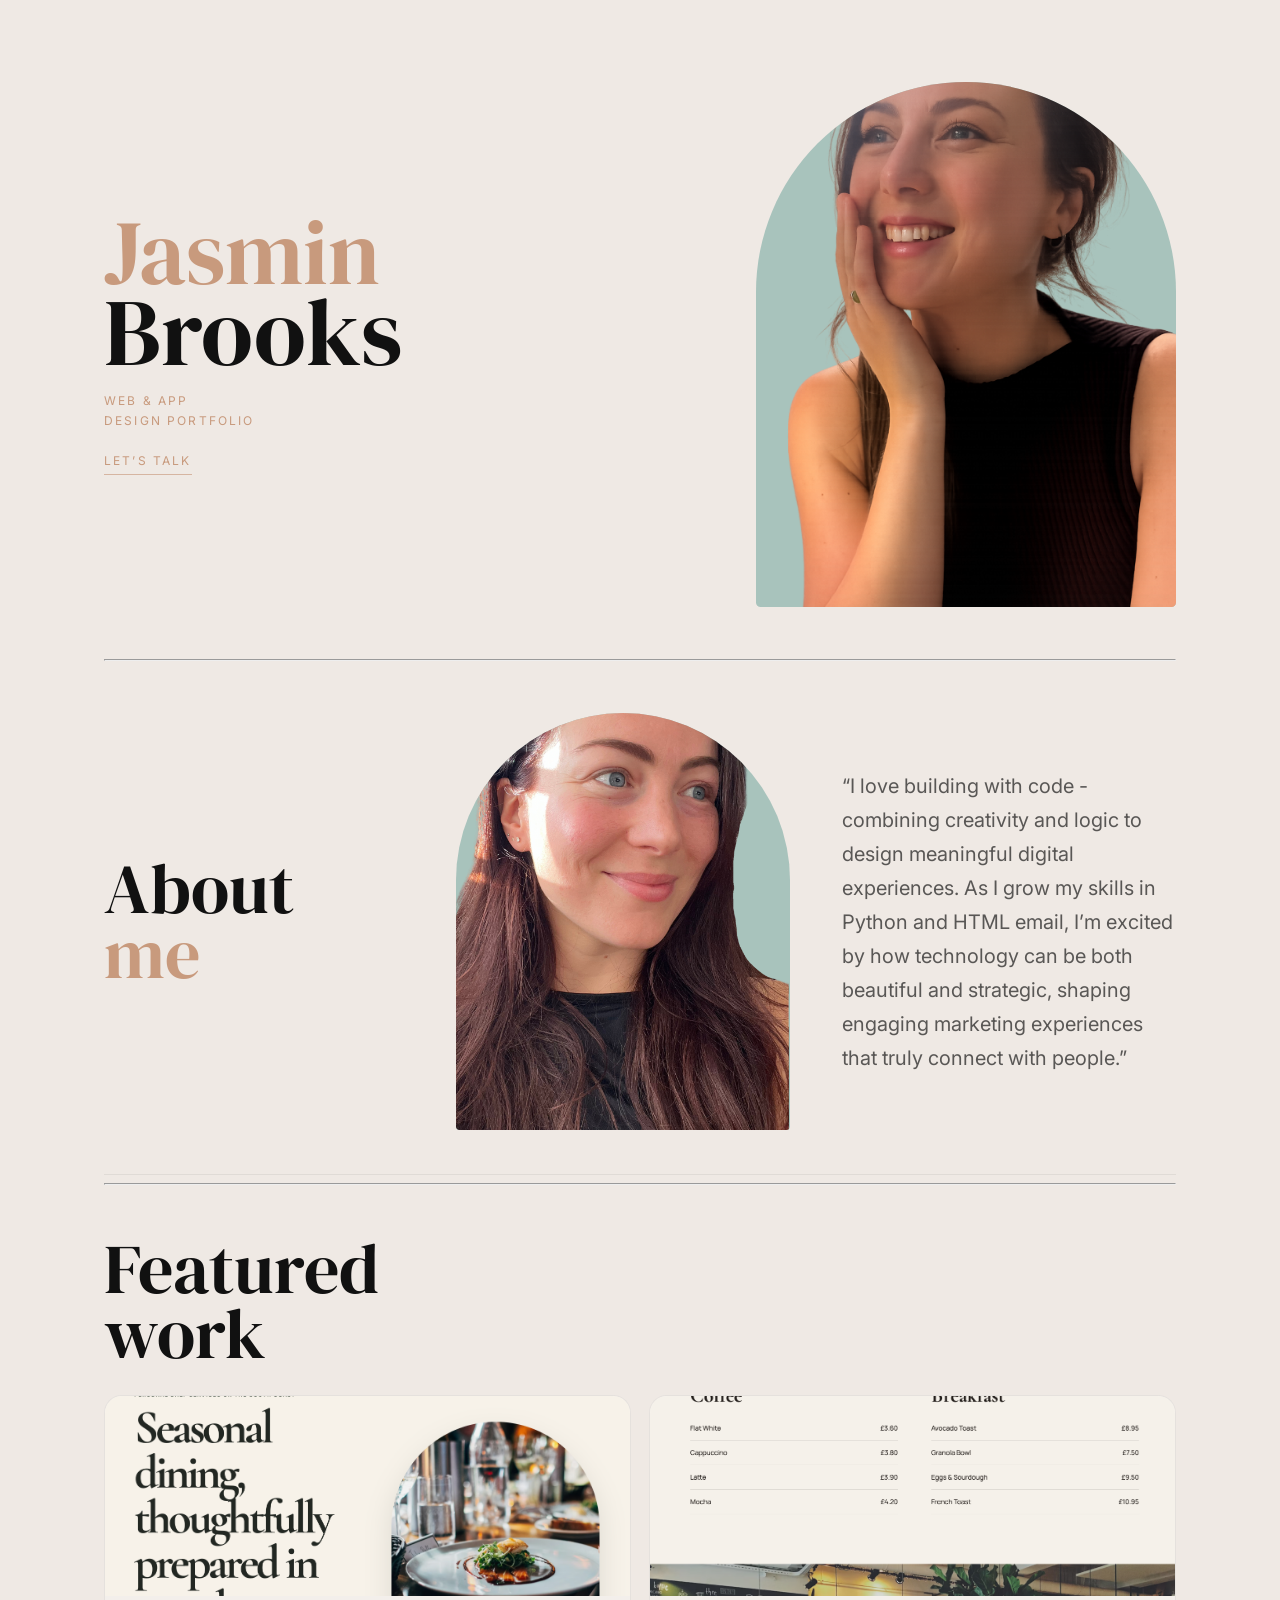
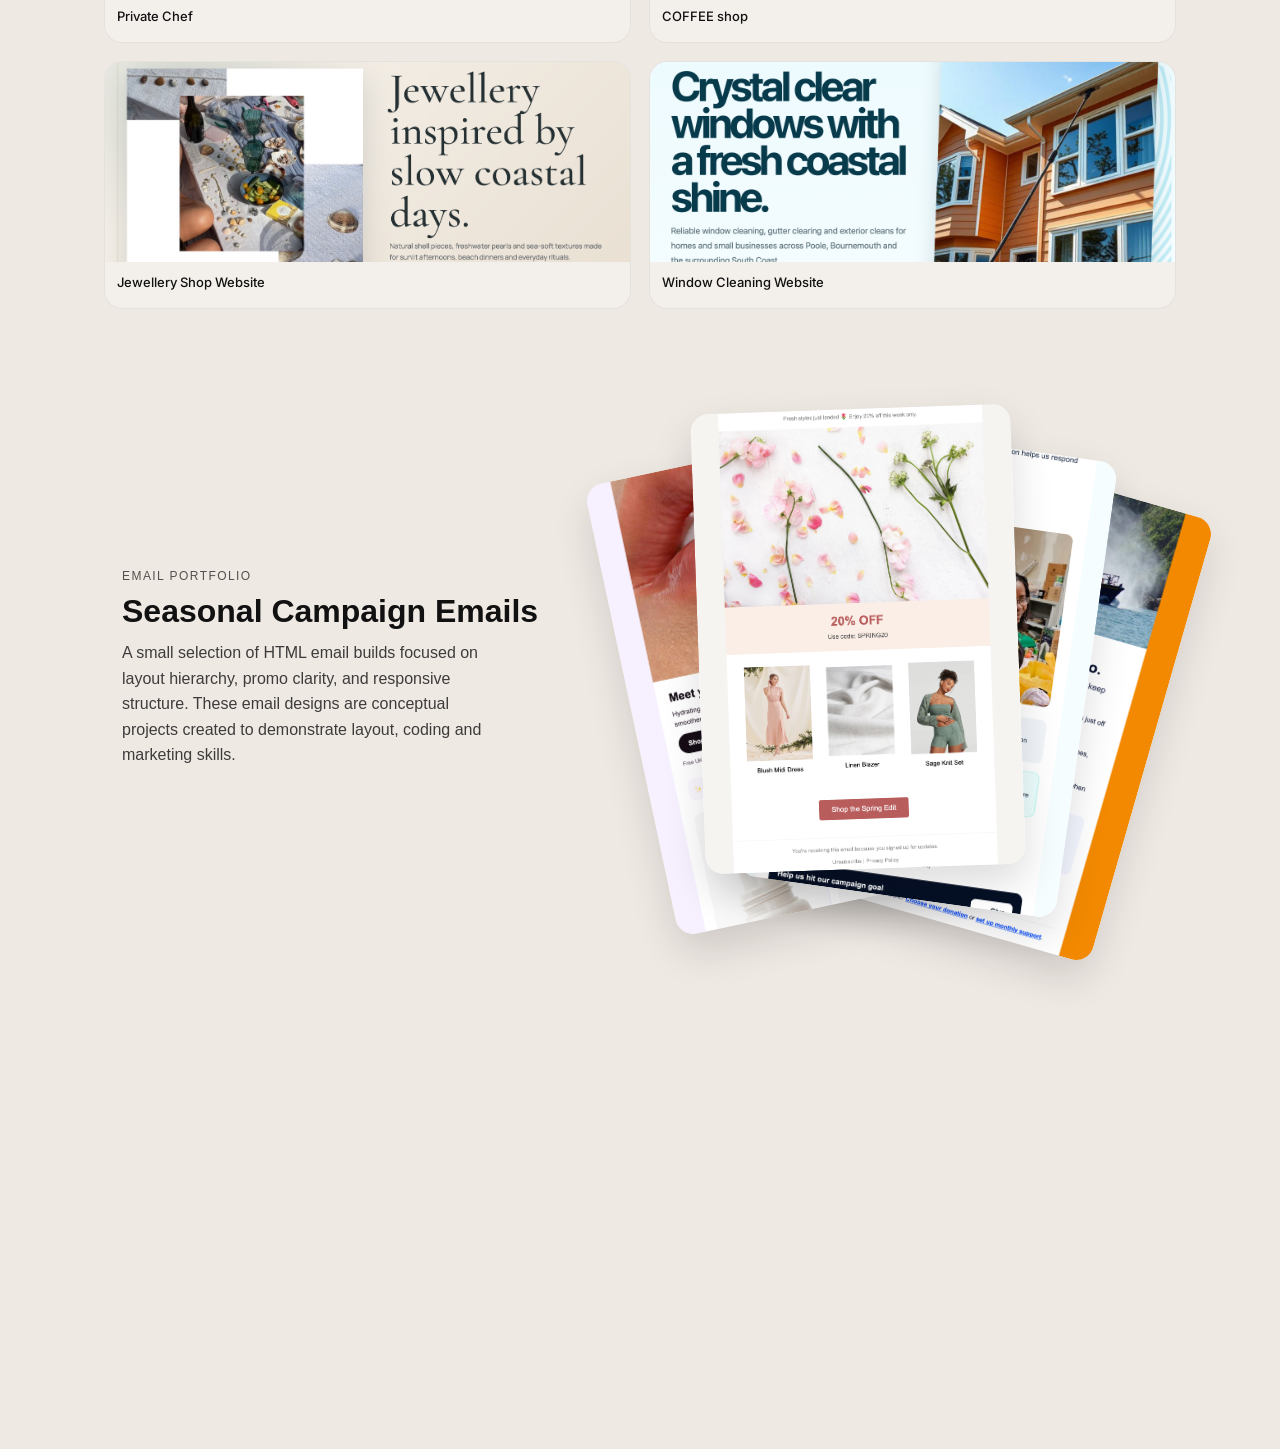
==== commit 4db430be: "Update project titles and links in index.html" ====
--- a/index.html
+++ b/index.html
@@ -68,14 +68,14 @@
       </h2>
 
       <div class="work-grid">
-       <a class="work-card" href="https://jasments.github.io/Jasmins-CV-new/" target="_blank" rel="noopener">
+       <a class="work-card" href="https://jasments.github.io/Private-Chef-/" target="_blank" rel="noopener">
 
           <div class="work-card__img">
             <img src="privetchef.png" alt="Private Chef">
           </div>
           <div class="work-card__meta">
             <div>
-              <h3>CV Website</h3>
+              <h3>Private Chef</h3>
             </div>
           </div>
         </a>
@@ -86,7 +86,7 @@
           </div>
           <div class="work-card__meta">
             <div>
-              <h3>COFFEEshop</h3>
+              <h3>COFFEE shop</h3>
             </div>
           </div>
         </a>
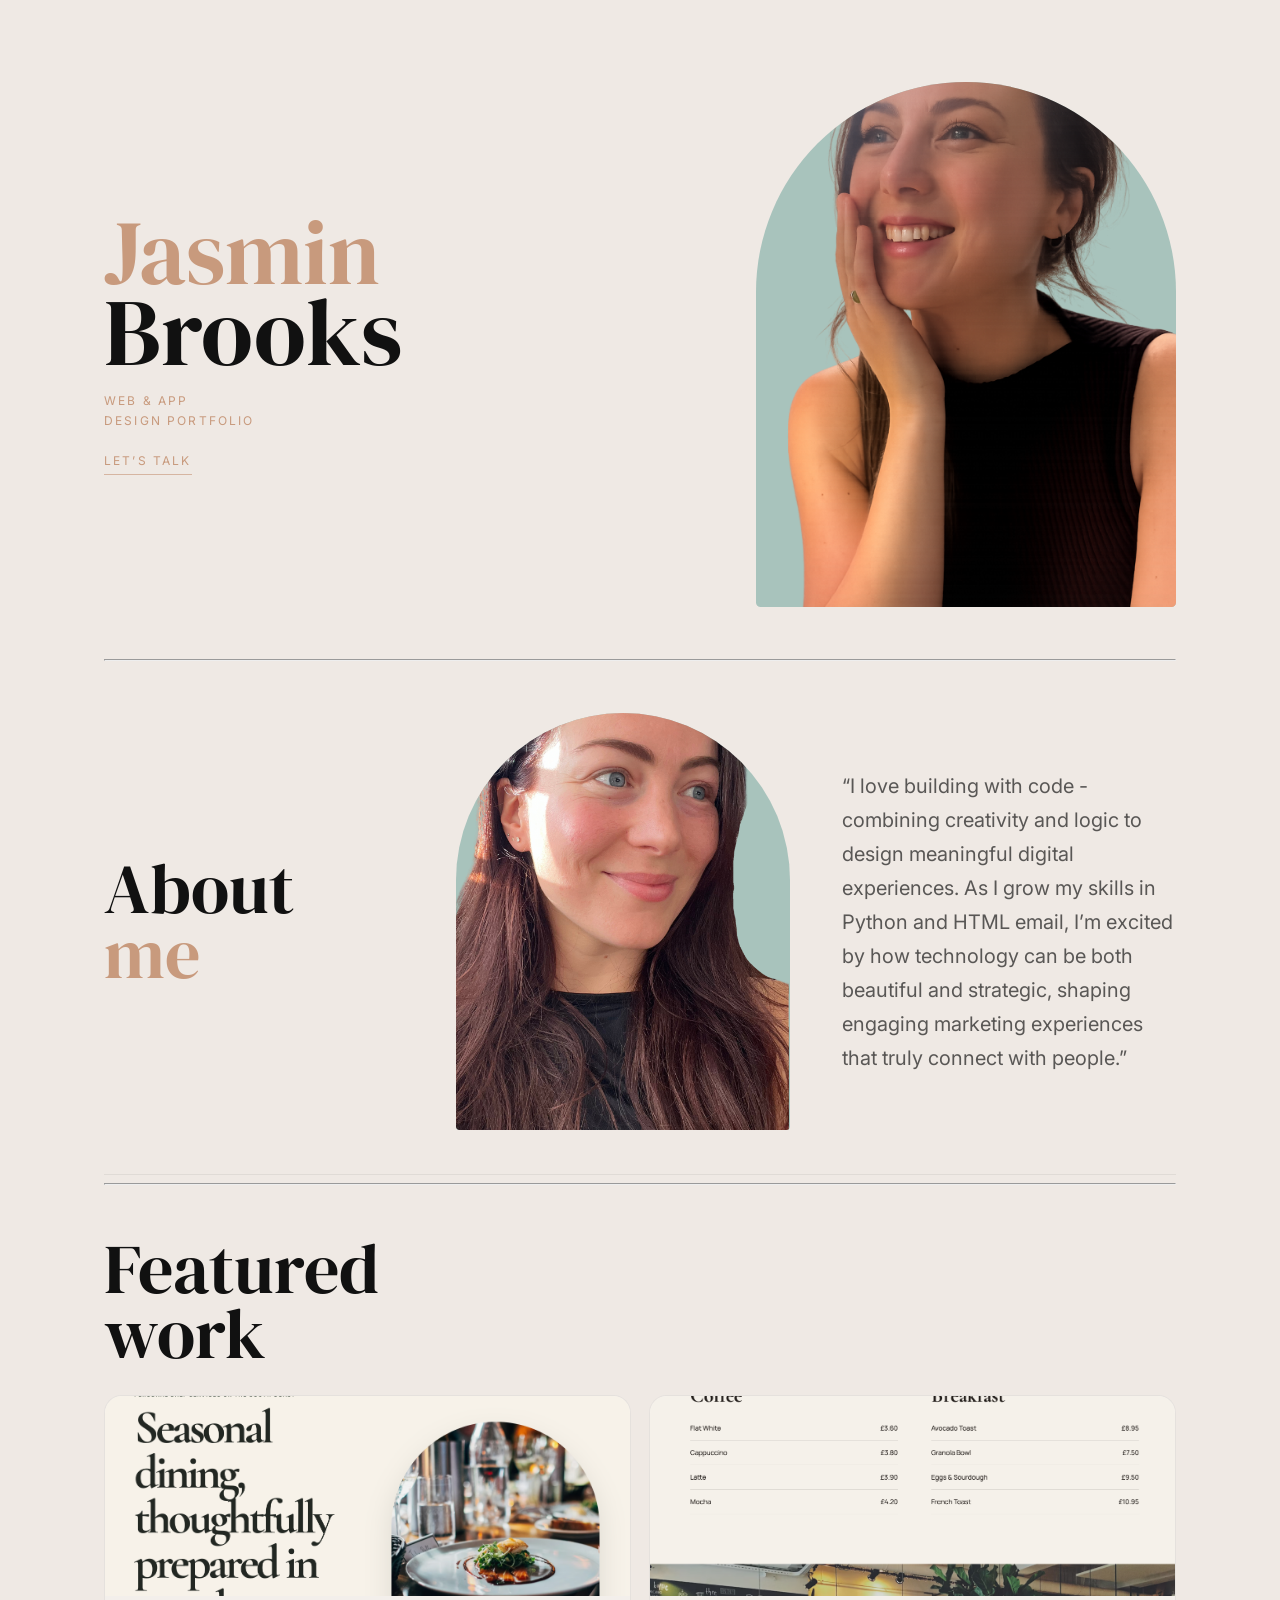
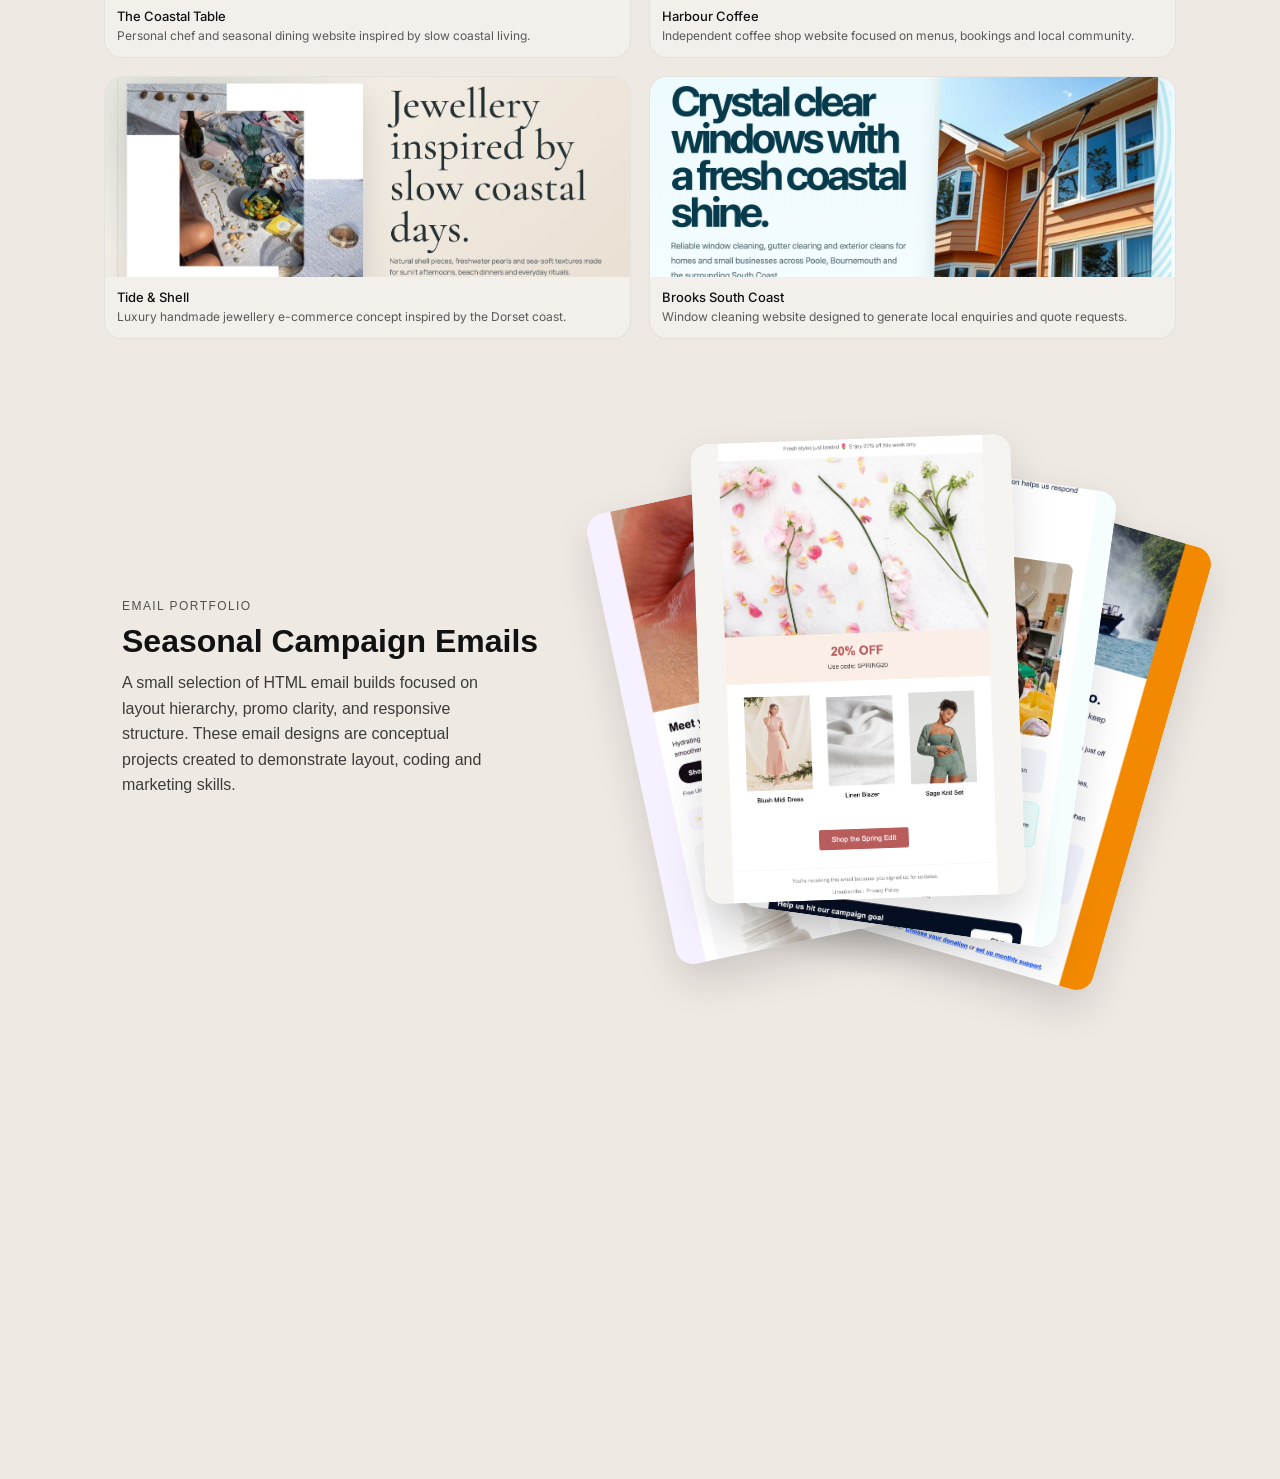
==== commit ea4656bf: "Update index.html" ====
--- a/index.html
+++ b/index.html
@@ -75,7 +75,8 @@
           </div>
           <div class="work-card__meta">
             <div>
-              <h3>Private Chef</h3>
+              <h3>The Coastal Table</h3>
+              <p>Personal chef and seasonal dining website inspired by slow coastal living.</p>
             </div>
           </div>
         </a>
@@ -86,7 +87,8 @@
           </div>
           <div class="work-card__meta">
             <div>
-              <h3>COFFEE shop</h3>
+              <h3>Harbour Coffee</h3>
+              <p>Independent coffee shop website focused on menus, bookings and local community.</p>
             </div>
           </div>
         </a>
@@ -96,7 +98,8 @@
           </div>
           <div class="work-card__meta">
             <div>
-              <h3>Jewellery Shop Website</h3>              
+              <h3>Tide & Shell</h3>  
+              <p>Luxury handmade jewellery e-commerce concept inspired by the Dorset coast.</p>
             </div>
           </div>
         </a>
@@ -106,7 +109,8 @@
           </div>
           <div class="work-card__meta">    
             <div>
-              <h3>Window Cleaning Website</h3>
+              <h3>Brooks South Coast</h3>
+              <p>Window cleaning website designed to generate local enquiries and quote requests.</p>
             </div>
           </div>
         </a>
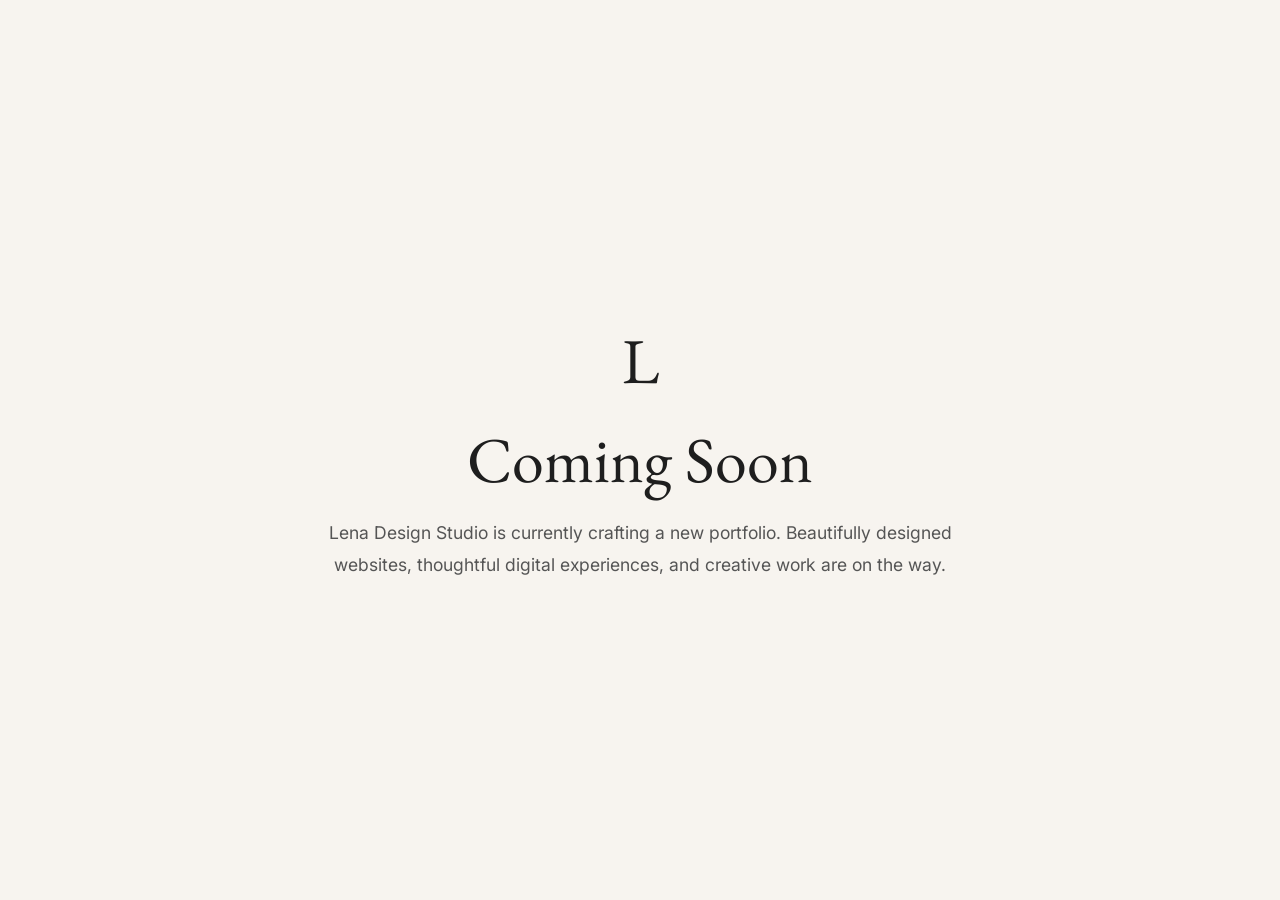
==== commit 67662910: "Rename comingsoon.html to index.html" ====
--- a/index.html
+++ b/index.html
@@ -1,177 +1,83 @@
 <!DOCTYPE html>
 <html lang="en">
 <head>
-  <meta charset="UTF-8" />
-  <meta name="viewport" content="width=device-width, initial-scale=1.0" />
-  <title>Jasmin Brooks | Web & App Design</title>
+<meta charset="UTF-8">
+<meta name="viewport" content="width=device-width, initial-scale=1.0">
 
-  <link rel="stylesheet" href="styles.css" />
+<title>Lena Design Studio</title>
 
-  <!-- Fonts  -->
-  <link rel="preconnect" href="https://fonts.googleapis.com">
-  <link rel="preconnect" href="https://fonts.gstatic.com" crossorigin>
-  <link href="https://fonts.googleapis.com/css2?family=DM+Serif+Display&family=Inter:wght@300;400;500&display=swap" rel="stylesheet">
+<link href="https://fonts.googleapis.com/css2?family=EB+Garamond:wght@400;500&family=Inter:wght@300;400;500&display=swap" rel="stylesheet">
+
+<style>
+
+*{
+  margin:0;
+  padding:0;
+  box-sizing:border-box;
+}
+
+body{
+  background:#F7F4EF;
+  color:#1E1E1E;
+  min-height:100vh;
+  display:flex;
+  justify-content:center;
+  align-items:center;
+  text-align:center;
+  padding:2rem;
+}
+
+.container{
+  max-width:700px;
+}
+
+.logo{
+  font-family:'EB Garamond', serif;
+  font-size:4rem;
+  margin-bottom:1rem;
+}
+
+h1{
+  font-family:'EB Garamond', serif;
+  font-size:4rem;
+  font-weight:400;
+  margin-bottom:1rem;
+}
+
+p{
+  font-family:'Inter', sans-serif;
+  font-size:1.1rem;
+  line-height:1.8;
+  color:#555;
+}
+
+.email{
+  margin-top:2rem;
+  display:inline-block;
+  color:#1E1E1E;
+  text-decoration:none;
+  border-bottom:1px solid #1E1E1E;
+}
+
+</style>
 </head>
 
 <body>
-  <main class="page">
 
-    <!-- HERO -->
-    <section class="section hero" id="top">
-      <div class="hero__left">
-        <h1 class="brand">
-          <span class="brand__first">Jasmin</span>
-          <span class="brand__last">Brooks</span>
-        </h1>
+<div class="container">
 
-        <p class="role">WEB &amp; APP<br>DESIGN PORTFOLIO</p>
+<div class="logo">L</div>
 
-        <a class="cta" href="#contact" data-scroll>LET’S TALK</a>
-      </div>
+<h1>Coming Soon</h1>
 
-      <div class="hero__right">
-        <div class="frame frame--arch">
-          <img src="Jasmin.PNG" alt="Portrait photo" />
-        </div>
-      </div>
-    </section>
-         <hr class="section-divider">
-
-    <!-- ABOUT -->
-    <section class="section about" id="about">
-      <div class="about__title">
-        <h2 class="section-title">
-          <span class="title--black">About</span><br>
-          <span class="title--accent">me</span>
-        </h2>
-      </div>
-
-      <div class="about__image">
-        <div class="frame frame--arch">
-          <img src="Jasmin2.PNG" alt="About portrait photo" />
-        </div>
-      </div>
-
-      <div class="about__text">
-        <p>
-            “I love building with code - combining creativity and logic to design meaningful digital experiences. As I grow my skills in Python and HTML email, I’m excited by how technology can be both beautiful and strategic, shaping engaging marketing experiences that truly connect with people.”
- 
-        </p>
-      </div>
-    </section>
-        <hr class="section-divider">
-    <!-- FEATURED WORK -->
-    <section class="section featured" id="work">
-      <h2 class="section-title">
-        <span class="title--black">Featured</span><br>
-        <span class="title--black">work</span>
-      </h2>
-
-      <div class="work-grid">
-       <a class="work-card" href="https://jasments.github.io/Private-Chef-/" target="_blank" rel="noopener">
-
-          <div class="work-card__img">
-            <img src="privetchef.png" alt="Private Chef">
-          </div>
-          <div class="work-card__meta">
-            <div>
-              <h3>The Coastal Table</h3>
-              <p>Personal chef and seasonal dining website inspired by slow coastal living.</p>
-            </div>
-          </div>
-        </a>
-
-        <a class="work-card" href="https://jasments.github.io/COFFEEshop/">
-          <div class="work-card__img">
-            <img src="COFFEEshop.png" alt="Project 2 preview">
-          </div>
-          <div class="work-card__meta">
-            <div>
-              <h3>Harbour Coffee</h3>
-              <p>Independent coffee shop website focused on menus, bookings and local community.</p>
-            </div>
-          </div>
-        </a>
-        <a class="work-card" href="https://jasments.github.io/Tide-Shell/">
-          <div class="work-card__img">
-            <img src="T&Swebsite.png" alt="Tide & Shell preview">
-          </div>
-          <div class="work-card__meta">
-            <div>
-              <h3>Tide & Shell</h3>  
-              <p>Luxury handmade jewellery e-commerce concept inspired by the Dorset coast.</p>
-            </div>
-          </div>
-        </a>
-        <a class="work-card" href="https://jasments.github.io/Windowcleaning/">
-          <div class="work-card__img">
-            <img src="windowcleaning copy.png" alt="Project 2 preview">
-          </div>
-          <div class="work-card__meta">    
-            <div>
-              <h3>Brooks South Coast</h3>
-              <p>Window cleaning website designed to generate local enquiries and quote requests.</p>
-            </div>
-          </div>
-        </a>
-      </div>
-
-<section class="stacked-portfolio">
-  <div class="stacked-portfolio__text">
-    <p class="eyebrow">Email Portfolio</p>
-    <h2>Seasonal Campaign Emails</h2>
-    <p class="sub">
-      A small selection of HTML email builds focused on layout hierarchy, promo clarity, and responsive structure. These email designs are conceptual projects created to demonstrate layout, coding and marketing skills.
-    </p>
-  </div>
-
-<div class="email-tiles">
-  <button class="tile t1" data-full="email.png" aria-label="Open email preview 1">
-    <img src="email.png" alt="Email preview 1">
-  </button>
-
-  <button class="tile t2" data-full="springemail.png" aria-label="Open email preview 2">
-    <img src="springemail.png" alt="Email preview 2">
-  </button>
-
-  <button class="tile t3" data-full="charityemail.png" aria-label="Open email preview 3">
-    <img src="charityemail.png" alt="Email preview 3">
-  </button>
-
-  <button class="tile t4" data-full="charityboat.png" aria-label="Open email preview 4">
-    <img src="charityboat.png" alt="Email preview 4">
-  </button>
-</div>
-</section>
+<p>
+Lena Design Studio is currently crafting a new portfolio.
+Beautifully designed websites, thoughtful digital experiences,
+and creative work are on the way.
+</p>
 
 
-<!-- Modal -->
-<div class="modal" id="imgModal" aria-hidden="true">
-  <div class="modal__backdrop" data-close></div>
-
-  <div class="modal__panel" role="dialog" aria-modal="true" aria-label="Email preview">
-    <button class="modal__close" data-close aria-label="Close">✕</button>
-    <img class="modal__img" id="modalImg" alt="Full email preview">
-  </div>
 </div>
-
-    </section>
-
-    <!-- CONTACT -->
-    <section class="section contact" id="contact">
-      <h2 class="section-title">
-        <span class="title--black">Get</span><br>
-        <span class="title--accent">in touch</span>
-      </h2>
-
-      <p class="contact-line">
-        Email: <a href="mailto:brookswebsitedeveloper@gmail.com">brookswebsitedeveloper@gmail.com</a>
-      </p>
-    </section>
-
-  </main>
-
-  <script src="app.js"></script>
 
 </body>
 </html>
